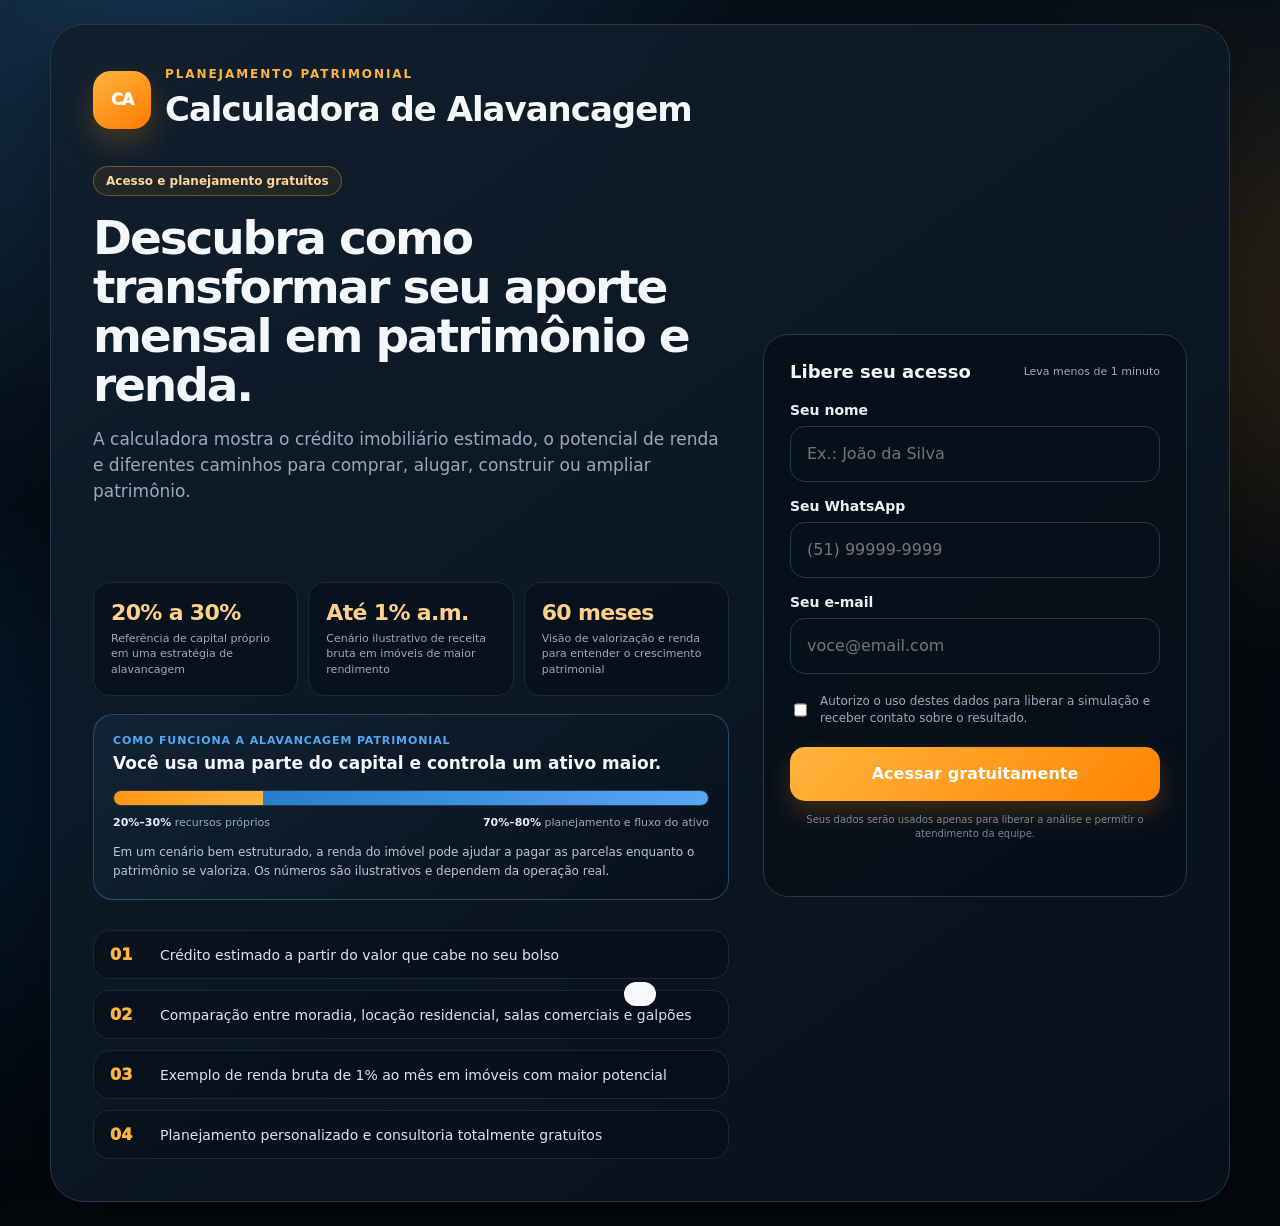
==== index.html @ 34f02c44 "Add files via upload" ====
<!doctype html>
<html lang="pt-BR">
<head>
  <meta charset="utf-8">
  <meta name="viewport" content="width=device-width, initial-scale=1, viewport-fit=cover">
  <meta name="theme-color" content="#09121d">
  <meta name="description" content="Calculadora de Alavancagem Patrimonial: descubra quanto patrimônio seu aporte mensal pode movimentar e compare estratégias imobiliárias.">
  <meta name="mobile-web-app-capable" content="yes">
  <meta name="apple-mobile-web-app-capable" content="yes">
  <meta name="apple-mobile-web-app-status-bar-style" content="black-translucent">
  <meta name="apple-mobile-web-app-title" content="Alavancagem">
  <title>Calculadora de Alavancagem Patrimonial</title>
  <link rel="manifest" href="./manifest.json?v=121">
  <link rel="apple-touch-icon" href="./icon-192.png?v=121">
  <link rel="stylesheet" href="./estilos.css?v=121">
</head>
<body>
  <div class="ambient ambient-one"></div>
  <div class="ambient ambient-two"></div>

  <section id="leadGate" class="gate-shell" aria-labelledby="gateTitle">
    <div class="gate-card gate-card-expanded">
      <div class="gate-intro gate-hero">
        <div class="brand-row">
          <div class="brand-mark">CA</div>
          <div>
            <p class="eyebrow">PLANEJAMENTO PATRIMONIAL</p>
            <h1 id="gateTitle">Calculadora de Alavancagem</h1>
          </div>
        </div>

        <div class="gate-copy">
          <span class="tag">Acesso e planejamento gratuitos</span>
          <h2>Descubra como transformar seu aporte mensal em patrimônio e renda.</h2>
          <p>A calculadora mostra o crédito imobiliário estimado, o potencial de renda e diferentes caminhos para comprar, alugar, construir ou ampliar patrimônio.</p>
        </div>
      </div>

      <form id="leadForm" class="lead-form" novalidate>
        <div class="form-title">
          <strong>Libere seu acesso</strong>
          <span>Leva menos de 1 minuto</span>
        </div>
        <div class="field">
          <label for="leadName">Seu nome</label>
          <input id="leadName" name="nome" type="text" maxlength="80" placeholder="Ex.: João da Silva" autocomplete="name" required>
        </div>
        <div class="field">
          <label for="leadWhatsapp">Seu WhatsApp</label>
          <input id="leadWhatsapp" name="whatsapp" type="tel" inputmode="tel" maxlength="15" placeholder="(51) 99999-9999" autocomplete="tel" required>
        </div>
        <div class="field">
          <label for="leadEmail">Seu e-mail</label>
          <input id="leadEmail" name="email" type="email" maxlength="120" placeholder="voce@email.com" autocomplete="email" required>
        </div>
        <label class="consent">
          <input id="leadConsent" type="checkbox" required>
          <span>Autorizo o uso destes dados para liberar a simulação e receber contato sobre o resultado.</span>
        </label>
        <button id="leadSubmit" class="primary-button" type="submit">Acessar gratuitamente</button>
        <p class="privacy-note">Seus dados serão usados apenas para liberar a análise e permitir o atendimento da equipe.</p>
        <p id="leadStatus" class="form-status" role="status"></p>
      </form>

      <div class="gate-details">
        <div class="gate-proof-grid" aria-label="O que você vai descobrir">
          <div><strong>20% a 30%</strong><span>Referência de capital próprio em uma estratégia de alavancagem</span></div>
          <div><strong>Até 1% a.m.</strong><span>Cenário ilustrativo de receita bruta em imóveis de maior rendimento</span></div>
          <div><strong>60 meses</strong><span>Visão de valorização e renda para entender o crescimento patrimonial</span></div>
        </div>

        <div class="leverage-visual">
          <div class="leverage-visual-head">
            <span>Como funciona a alavancagem patrimonial</span>
            <strong>Você usa uma parte do capital e controla um ativo maior.</strong>
          </div>
          <div class="leverage-visual-track" aria-hidden="true">
            <i class="own"></i><i class="planned"></i>
          </div>
          <div class="leverage-visual-labels">
            <span><b>20%–30%</b> recursos próprios</span>
            <span><b>70%–80%</b> planejamento e fluxo do ativo</span>
          </div>
          <p>Em um cenário bem estruturado, a renda do imóvel pode ajudar a pagar as parcelas enquanto o patrimônio se valoriza. Os números são ilustrativos e dependem da operação real.</p>
        </div>

        <div class="gate-benefits" aria-label="Benefícios">
          <div><span>01</span><p>Crédito estimado a partir do valor que cabe no seu bolso</p></div>
          <div><span>02</span><p>Comparação entre moradia, locação residencial, salas comerciais e galpões</p></div>
          <div><span>03</span><p>Exemplo de renda bruta de 1% ao mês em imóveis com maior potencial</p></div>
          <div><span>04</span><p>Planejamento personalizado e consultoria totalmente gratuitos</p></div>
        </div>
      </div>
    </div>
  </section>

  <div id="app" class="app-shell" hidden>
    <header class="app-header">
      <div class="brand-row compact">
        <div class="brand-mark">CA</div>
        <div>
          <h1>Calculadora de Alavancagem</h1>
          <p>Quanto seu aporte mensal pode movimentar</p>
        </div>
      </div>
      <button id="changeLeadBtn" class="ghost-button small" type="button">Trocar cadastro</button>
    </header>

    <main>
      <section class="panel hero-panel">
        <div class="hero-copy">
          <p class="eyebrow">COMECE PELO QUE CABE NO SEU BOLSO</p>
          <h2>Quanto você consegue investir por mês?</h2>
          <p class="lead">A partir do seu aporte, calculamos um crédito imobiliário estimado usando o modelo de parcela reduzida do Simulador de Consórcio.</p>
          <div class="hero-mini-points">
            <span>✓ Crédito estimado</span>
            <span>✓ Renda de aluguel</span>
            <span>✓ Projeção patrimonial</span>
          </div>
        </div>

        <form id="calculatorForm" class="calculator-form">
          <div class="main-input-card">
            <label for="monthlyBudget">Meu aporte mensal</label>
            <div class="money-control big"><span>R$</span><input id="monthlyBudget" type="text" inputmode="numeric" value="2.000" autocomplete="off" aria-describedby="budgetHelp"></div>
            <small id="budgetHelp">Digite o valor que você consegue manter mensalmente.</small>
          </div>

          <details class="optional-capital">
            <summary><span>Tenho recurso para lance ou complemento</span><small>Opcional</small></summary>
            <div class="optional-body">
              <div class="field">
                <label for="availableCapital">Recurso disponível hoje</label>
                <div class="money-control"><span>R$</span><input id="availableCapital" type="text" inputmode="numeric" placeholder="0" autocomplete="off"></div>
                <small>O valor será analisado separadamente para lance, documentação, reforma ou complemento.</small>
              </div>
            </div>
          </details>

          <button class="primary-button calculate-button" type="submit">Descobrir meu potencial</button>
          <p id="calculatorError" class="form-status error" role="alert"></p>
        </form>
      </section>

      <section class="panel education-panel">
        <div class="section-heading">
          <div>
            <p class="eyebrow">A ESTRATÉGIA EM 3 PASSOS</p>
            <h2>Como a alavancagem patrimonial funciona?</h2>
            <p>O objetivo não é apenas comprar um imóvel. É usar o planejamento para controlar um patrimônio maior do que o capital disponível hoje.</p>
          </div>
        </div>
        <div class="steps-grid">
          <article class="step-card">
            <span>1</span>
            <strong>Você define o aporte</strong>
            <p>Começamos pelo valor mensal que cabe no seu orçamento, sem comprometer todo o seu capital.</p>
          </article>
          <article class="step-card">
            <span>2</span>
            <strong>Estrutura o crédito</strong>
            <p>O aporte é transformado em um potencial de crédito imobiliário para comprar ou construir um ativo.</p>
          </article>
          <article class="step-card">
            <span>3</span>
            <strong>O ativo ajuda no fluxo</strong>
            <p>Em imóveis de renda, o aluguel pode contribuir para pagar as parcelas e acelerar a formação patrimonial.</p>
          </article>
        </div>
        <div class="education-note">
          <strong>Em cenários favoráveis, a valorização e a renda do imóvel podem gerar mais de duas vezes o capital próprio de referência ao longo de 60 meses.</strong>
          <p>Isso não é promessa de lucro. Vacância, custos, saldo devedor, impostos e o contrato precisam ser considerados.</p>
        </div>
      </section>

      <section id="results" class="result-stack" hidden>
        <article class="panel result-hero">
          <div class="result-topline">
            <div>
              <p class="eyebrow">SEU POTENCIAL ESTIMADO</p>
              <h2 id="resultGreeting">Veja o seu cenário</h2>
            </div>
            <span id="budgetBadge" class="pill">R$ 0/mês</span>
          </div>

          <div class="result-statement">
            <span>Com esse aporte mensal, você pode planejar aproximadamente</span>
            <strong id="resultCreditHero">R$ 0,00</strong>
            <small>em crédito imobiliário</small>
          </div>

          <div class="headline-grid">
            <div class="headline-card highlighted">
              <span>Crédito estimado</span>
              <strong id="resultCredit">R$ 0,00</strong>
              <small id="resultCreditNote">Modelo de meia parcela</small>
            </div>
            <div class="headline-card">
              <span>Parcela reduzida inicial</span>
              <strong id="resultInstallment">R$ 0,00</strong>
              <small>O aporte informado por você</small>
            </div>
            <div class="headline-card">
              <span>Parcela integral estimada</span>
              <strong id="resultFullInstallment">R$ 0,00</strong>
              <small>Referência após a contemplação</small>
            </div>
            <div class="headline-card">
              <span>Prazo de referência</span>
              <strong id="resultTerm">220 meses</strong>
              <small>Premissa usada no cálculo</small>
            </div>
          </div>

          <div id="capitalNotice" class="capital-notice" hidden>
            <div>
              <span>Recurso próprio informado</span>
              <strong id="capitalNoticeValue">R$ 0,00</strong>
            </div>
            <p>Pode ser estudado para lance, documentação, reforma ou complemento. Não foi somado automaticamente ao crédito.</p>
          </div>
        </article>

        <article class="panel leverage-panel">
          <div class="section-heading">
            <div>
              <p class="eyebrow">PROJEÇÃO EM 60 MESES</p>
              <h2>Com 25% do valor, você pode controlar 100% do imóvel</h2>
              <p>Veja um exemplo direto: parte do valor vem do seu capital, o restante é estruturado no planejamento e o aluguel pode ajudar a pagar o imóvel.</p>
            </div>
          </div>

          <div class="leverage-summary">
            <div class="leverage-ratio">
              <span>Seu capital de referência</span>
              <strong id="leverageOwnCapital">R$ 0,00</strong>
              <small>25% do valor do imóvel</small>
            </div>
            <div class="ratio-arrow">→</div>
            <div class="leverage-ratio accent">
              <span>Valor total do imóvel</span>
              <strong id="leverageAsset">R$ 0,00</strong>
              <small id="leverageMultiplier">0× o capital próprio</small>
            </div>
          </div>

          <div class="leverage-kpis">
            <div class="leverage-kpi">
              <span>Valor estimado do imóvel após 60 meses</span>
              <strong id="leverageFinalProperty">R$ 0,00</strong>
              <small>Com valorização ilustrativa de 4,82% a.a.</small>
            </div>
            <div class="leverage-kpi">
              <span>Aluguéis brutos acumulados em 60 meses</span>
              <strong id="leverageRentFiveYears">R$ 0,00</strong>
              <small>Referência de 1% ao mês, antes de custos</small>
            </div>
            <div class="leverage-kpi highlighted">
              <span>Valorização + aluguéis brutos</span>
              <strong id="leverageGenerated">R$ 0,00</strong>
              <small id="leverageGeneratedMultiple">0× o capital próprio de referência</small>
            </div>
          </div>

          <div class="leverage-explanation">
            <strong>Em resumo:</strong>
            <p>Você entra com uma parte do valor, controla um imóvel maior e pode usar a renda do inquilino para ajudar no pagamento enquanto o patrimônio se valoriza.</p>
          </div>
        </article>

        <article class="panel rent-payment-panel">
          <div class="section-heading">
            <div>
              <p class="eyebrow">O INQUILINO AJUDA NO FLUXO</p>
              <h2>Exemplo de imóvel com renda bruta de 1% ao mês</h2>
              <p>Salas comerciais, galpões, operações empresariais e alguns imóveis de curta temporada podem ser estudados com essa referência ilustrativa.</p>
            </div>
          </div>

          <div class="rent-flow">
            <div class="flow-card income">
              <span>Receita bruta estimada</span>
              <strong id="rentReferenceMonthly">R$ 0,00/mês</strong>
              <small>1% do valor do imóvel</small>
            </div>
            <div class="flow-arrow">ajuda a pagar</div>
            <div class="flow-card payment">
              <span>Parcela integral estimada</span>
              <strong id="rentFullInstallment">R$ 0,00/mês</strong>
              <small>Referência matemática do plano</small>
            </div>
          </div>

          <div class="rent-callout">
            <div>
              <span>Diferença bruta antes de despesas</span>
              <strong id="rentDifference">R$ 0,00/mês</strong>
            </div>
            <p id="rentCoverageText">O aluguel bruto representa 0% da parcela integral estimada.</p>
          </div>

          <p class="fine-print">Na prática, é necessário descontar vacância, condomínio, IPTU, manutenção, impostos, seguro e administração. O aluguel não é garantido e pode não cobrir integralmente a parcela.</p>
        </article>

        <article class="panel strategy-panel">
          <div class="section-heading">
            <div>
              <p class="eyebrow">ESCOLHA O CAMINHO</p>
              <h2>O que você pode fazer com esse potencial?</h2>
              <p>Compare possibilidades para o mesmo crédito estimado.</p>
            </div>
          </div>

          <div class="strategy-grid">
            <article class="strategy-card home">
              <div class="strategy-icon">🏠</div>
              <div class="strategy-content">
                <span>Moradia e patrimônio</span>
                <strong id="homeValue">R$ 0,00</strong>
                <p>Comprar casa, apartamento, terreno, construir, reformar ou ampliar. O ganho principal é patrimonial e de qualidade de vida.</p>
              </div>
            </article>

            <article class="strategy-card rent">
              <div class="strategy-icon">🔑</div>
              <div class="strategy-content">
                <span>Locação residencial</span>
                <strong id="traditionalRent">R$ 0,00/mês</strong>
                <p id="traditionalRentAnnual">R$ 0,00 por ano em receita bruta ilustrativa de 0,50% ao mês.</p>
              </div>
            </article>

            <article class="strategy-card commercial featured">
              <div class="strategy-icon">🏢</div>
              <div class="strategy-content">
                <span>Salas comerciais e galpões</span>
                <strong id="commercialRent">R$ 0,00/mês</strong>
                <p id="commercialRentAnnual">R$ 0,00 por ano em receita bruta ilustrativa de 1% ao mês.</p>
              </div>
            </article>

            <article class="strategy-card shortstay">
              <div class="strategy-icon">🛎️</div>
              <div class="strategy-content">
                <span>Short Stay / Airbnb</span>
                <strong id="shortStayRent">R$ 0,00/mês</strong>
                <p id="shortStayRentAnnual">R$ 0,00 por ano em receita bruta ilustrativa de 1% ao mês.</p>
              </div>
            </article>

            <article class="strategy-card liquidity">
              <div class="strategy-icon">💰</div>
              <div class="strategy-content">
                <span>Liquidez com cota contemplada</span>
                <strong id="saleRange">R$ 0,00 a R$ 0,00</strong>
                <p>Cenário comercial ilustrativo entre 20% e 40% do crédito, sujeito à operação, saldo e aprovação.</p>
              </div>
            </article>

            <article class="strategy-card business">
              <div class="strategy-icon">🏗️</div>
              <div class="strategy-content">
                <span>Projeto empresarial / BTS</span>
                <strong id="businessValue">R$ 0,00</strong>
                <p>Sala, loja, consultório, galpão ou construção sob medida para uma empresa locatária.</p>
              </div>
            </article>
          </div>
        </article>

        <article class="panel comparison-panel">
          <div class="section-heading">
            <div>
              <p class="eyebrow">COMPARATIVO DE RENDA</p>
              <h2>Nem todo imóvel rende da mesma forma</h2>
              <p>Moradia costuma priorizar segurança e uso. Imóveis comerciais e operações de renda podem buscar retornos brutos maiores.</p>
            </div>
          </div>

          <div class="income-comparison">
            <div class="income-row">
              <div><span>Locação residencial</span><small>0,50% ao mês</small></div>
              <div class="income-track"><i id="traditionalBar"></i></div>
              <strong id="traditionalBarValue">R$ 0,00</strong>
            </div>
            <div class="income-row">
              <div><span>Salas comerciais e galpões</span><small>1,00% ao mês</small></div>
              <div class="income-track"><i id="commercialBar"></i></div>
              <strong id="commercialBarValue">R$ 0,00</strong>
            </div>
            <div class="income-row">
              <div><span>Short Stay / Airbnb</span><small>1,00% ao mês</small></div>
              <div class="income-track"><i id="shortStayBar"></i></div>
              <strong id="shortStayBarValue">R$ 0,00</strong>
            </div>
          </div>

          <div class="cost-warning">
            <strong>Receita bruta não é lucro.</strong>
            <p>Considere vacância, condomínio, IPTU, manutenção, limpeza, plataforma, mobília, impostos e administração.</p>
          </div>
        </article>

        <article class="panel source-panel">
          <details>
            <summary><span>Como o cálculo foi feito?</span><small>Ver metodologia</small></summary>
            <div class="method-copy">
              <div class="formula-box">
                <span>Modelo utilizado</span>
                <strong>Crédito = aporte × 220 ÷ (50% + 24,2%)</strong>
              </div>
              <p>A parcela inicial considera 50% do fundo comum somado à taxa administrativa total de 24,2%, distribuídos no prazo de 220 meses.</p>
              <p>A parcela integral é uma estimativa matemática do fundo comum completo mais a taxa administrativa. Reajustes, fundo de reserva, seguro, contemplação, lance e recomposição real dependem da proposta e do contrato.</p>
              <p>A projeção de 60 meses utiliza 25% de capital próprio de referência, valorização de 4,82% ao ano e receita bruta de 1% ao mês. O valor econômico bruto soma valorização estimada e receita bruta acumulada, sem descontar despesas, parcelas, saldo devedor ou impostos.</p>
              <p>As projeções de aluguel e negociação de cota são cenários comerciais ilustrativos e não representam garantia de renda, contemplação ou resultado.</p>
            </div>
          </details>
        </article>

        <article class="panel cta-panel">
          <div>
            <p class="eyebrow">PLANEJAMENTO GRATUITO</p>
            <h2>Agora transforme a simulação em uma estratégia feita para você.</h2>
            <p>Nossa equipe analisa gratuitamente seu objetivo, seu aporte, seu prazo e os recursos disponíveis para montar um planejamento patrimonial personalizado.</p>
            <div class="cta-checks">
              <span>✓ Consultoria totalmente gratuita</span>
              <span>✓ Planejamento baseado no seu objetivo</span>
              <span>✓ Análise de moradia, renda ou crescimento patrimonial</span>
            </div>
          </div>
          <div class="cta-actions">
            <button id="advisoryBtn" class="primary-button" type="button">Receber meu planejamento gratuito</button>
            <button id="groupBtn" class="secondary-button whatsapp" type="button">Entrar no grupo do WhatsApp</button>
            <button id="shareBtn" class="secondary-button" type="button">Compartilhar meu resultado</button>
          </div>
        </article>
      </section>
    </main>

    <footer>
      <p>Simulação ilustrativa. Condições, taxas, reajustes, contemplação, liberação e utilização do crédito dependem da proposta e do contrato.</p>
      <p>Atendimento: Eric Furquin · WhatsApp (51) 98055-4326</p>
    </footer>
  </div>

  <div id="toast" class="toast" role="status"></div>
  <script src="./app.js?v=121" defer></script>
</body>
</html>
---- estilos.css ----
:root{
  --bg:#050b12;
  --surface:#0d1824;
  --surface-2:#111f2e;
  --text:#f3f7fb;
  --muted:#9aabba;
  --line:#26384a;
  --line-soft:#1b2a39;
  --orange:#ff9718;
  --orange-2:#ffb43e;
  --green:#4ed47b;
  --blue:#55a8f5;
  --purple:#ab86ff;
  --danger:#ff7c78;
  --radius:26px;
  --shadow:0 24px 70px rgba(0,0,0,.36);
}
*{box-sizing:border-box}
html{scroll-behavior:smooth}
body{margin:0;min-height:100vh;background:radial-gradient(circle at 12% -5%,#173450 0,transparent 34%),linear-gradient(180deg,#06101a,#04080d 74%);color:var(--text);font-family:Inter,ui-sans-serif,system-ui,-apple-system,BlinkMacSystemFont,"Segoe UI",sans-serif;overflow-x:hidden}
button,input,select{font:inherit}
button{cursor:pointer}
[hidden]{display:none!important}
.ambient{position:fixed;border-radius:50%;filter:blur(110px);opacity:.14;pointer-events:none;z-index:-1}
.ambient-one{width:430px;height:430px;background:var(--orange);right:-180px;top:10%}
.ambient-two{width:460px;height:460px;background:#176fc5;left:-260px;bottom:-120px}
.gate-shell{min-height:100vh;display:grid;place-items:center;padding:24px}
.gate-card{width:min(1050px,100%);display:grid;grid-template-columns:1.15fr .85fr;gap:34px;background:linear-gradient(145deg,rgba(17,31,45,.97),rgba(7,17,27,.98));border:1px solid var(--line);border-radius:34px;padding:42px;box-shadow:var(--shadow)}
.brand-row{display:flex;align-items:center;gap:14px}
.brand-row.compact{gap:11px}
.brand-mark{flex:0 0 auto;width:58px;height:58px;border-radius:18px;background:linear-gradient(145deg,var(--orange-2),#ff7a00);display:grid;place-items:center;color:white;font-weight:950;letter-spacing:-1px;box-shadow:0 12px 30px rgba(255,151,24,.24)}
h1,h2,p{margin-top:0}
h1{font-size:clamp(23px,3vw,34px);margin-bottom:3px;letter-spacing:-.03em}
h2{font-size:clamp(29px,4vw,47px);line-height:1.04;letter-spacing:-.045em;margin-bottom:16px}
.eyebrow{font-size:12px;font-weight:900;letter-spacing:.16em;color:var(--orange-2);margin-bottom:8px}
.gate-copy{padding-top:34px}
.gate-copy p,.lead,.section-heading p{color:var(--muted);font-size:17px;line-height:1.55}
.tag,.pill{display:inline-flex;align-items:center;border:1px solid rgba(255,177,59,.35);color:#ffd798;background:rgba(255,151,24,.08);border-radius:999px;padding:7px 12px;font-size:12px;font-weight:850;margin-bottom:18px}
.gate-benefits{display:grid;gap:11px;margin-top:30px}
.gate-benefits div{display:grid;grid-template-columns:38px 1fr;align-items:center;gap:12px;padding:14px 16px;border:1px solid var(--line-soft);border-radius:16px;background:rgba(5,13,21,.45)}
.gate-benefits span{font-weight:950;color:var(--orange-2)}
.gate-benefits p{margin:0;color:#dce5ef;font-size:14px}
.lead-form{background:rgba(6,15,24,.76);border:1px solid var(--line);border-radius:25px;padding:26px;align-self:center}
.form-title{display:flex;justify-content:space-between;gap:12px;align-items:center;margin-bottom:20px}
.form-title strong{font-size:18px}
.form-title span{font-size:11px;color:var(--muted)}
.field{display:grid;gap:8px}
.field+.field{margin-top:16px}
.field label,.main-input-card label{font-weight:850;font-size:14px;color:#eaf0f7}
.field label span,.field small,.main-input-card small{font-weight:500;color:var(--muted)}
.field input,.field select,.money-control{width:100%;border:1px solid var(--line);background:#07111b;color:var(--text);border-radius:15px;min-height:56px;outline:none;transition:.2s}
.field input,.field select{padding:0 16px}
.field input:focus,.field select:focus,.money-control:focus-within{border-color:var(--orange);box-shadow:0 0 0 4px rgba(255,151,24,.10)}
.consent{display:grid;grid-template-columns:20px 1fr;gap:10px;margin:19px 0;color:var(--muted);font-size:12px;line-height:1.45}
.consent input{accent-color:var(--orange);margin-top:2px}
.primary-button,.secondary-button,.ghost-button{border:0;border-radius:15px;min-height:54px;padding:0 20px;font-weight:900;transition:.2s}
.primary-button{width:100%;background:linear-gradient(135deg,var(--orange-2),#ff8500);color:white;box-shadow:0 12px 25px rgba(255,133,0,.22)}
.primary-button:hover{transform:translateY(-1px);filter:brightness(1.04)}
.primary-button:disabled{opacity:.62;cursor:wait}
.secondary-button{background:#172638;color:white;border:1px solid var(--line)}
.secondary-button.whatsapp{background:#103a29;border-color:#1f6848;color:#caffdd}
.ghost-button{background:transparent;color:#cbd6e2;border:1px solid var(--line)}
.ghost-button.small{min-height:40px;padding:0 14px;font-size:12px}
.form-status{min-height:18px;margin:10px 0 0;text-align:center;color:var(--muted);font-size:12px}
.form-status.error{color:var(--danger)}
.app-shell{width:min(1040px,100%);margin:0 auto;padding:18px 18px 70px}
.app-header{display:flex;justify-content:space-between;align-items:center;gap:16px;padding:10px 2px 22px}
.app-header h1{font-size:21px}
.app-header p{margin:0;color:var(--muted);font-size:12px}
.app-header .brand-mark{width:48px;height:48px;border-radius:15px}
main{display:grid;gap:22px}
.panel{background:linear-gradient(145deg,rgba(17,31,45,.97),rgba(9,20,31,.97));border:1px solid var(--line);border-radius:var(--radius);padding:30px;box-shadow:0 12px 35px rgba(0,0,0,.17)}
.hero-panel{display:grid;grid-template-columns:.9fr 1.1fr;gap:28px;align-items:center}
.hero-panel h2,.strategy-panel h2,.comparison-panel h2,.cta-panel h2{font-size:clamp(28px,4vw,42px)}
.calculator-form{background:#07111b;border:1px solid var(--line);border-radius:22px;padding:21px}
.main-input-card{display:grid;gap:9px;padding:4px}
.main-input-card label{font-size:16px}
.money-control{display:flex;align-items:center;padding:0 16px;gap:9px}
.money-control span{color:var(--muted);font-weight:900;white-space:nowrap}
.money-control input{border:0!important;background:transparent!important;box-shadow:none!important;padding:0!important;min-height:auto;font-size:21px;font-weight:850;color:white;outline:none;width:100%}
.money-control.big{min-height:82px;border-color:rgba(255,151,24,.48);background:linear-gradient(145deg,rgba(255,151,24,.09),#07111b)}
.money-control.big span{font-size:21px;color:#ffd08a}
.money-control.big input{font-size:clamp(33px,7vw,49px);letter-spacing:-.04em}
.optional-capital,.source-panel details{margin:16px 0;border:1px solid var(--line-soft);border-radius:16px;background:rgba(4,12,20,.38);overflow:hidden}
.optional-capital summary,.source-panel summary{list-style:none;display:flex;justify-content:space-between;align-items:center;padding:16px 18px;font-weight:850;cursor:pointer;gap:10px}
.optional-capital summary::-webkit-details-marker,.source-panel summary::-webkit-details-marker{display:none}
.optional-capital summary small,.source-panel summary small{color:var(--muted);font-weight:650}
.optional-body{padding:0 16px 17px}
.calculate-button{margin-top:2px}
.result-stack{display:grid;gap:22px}
.result-topline,.section-heading{display:flex;align-items:flex-start;justify-content:space-between;gap:14px}
.result-topline h2{font-size:clamp(27px,4vw,41px)}
.result-statement{margin:18px 0;padding:24px;border-radius:21px;background:linear-gradient(145deg,rgba(255,151,24,.13),rgba(7,17,27,.96));border:1px solid rgba(255,151,24,.48);text-align:center}
.result-statement span,.result-statement small{display:block;color:#c6d1dc;font-weight:700}
.result-statement strong{display:block;font-size:clamp(38px,8vw,65px);line-height:1.05;letter-spacing:-.055em;color:#ffd08a;margin:8px 0 4px}
.headline-grid{display:grid;grid-template-columns:repeat(4,1fr);gap:12px}
.headline-card{background:#07111b;border:1px solid var(--line);border-radius:18px;padding:18px;min-height:137px;display:flex;flex-direction:column;justify-content:center}
.headline-card.highlighted{border-color:rgba(255,151,24,.55);background:linear-gradient(145deg,rgba(255,151,24,.10),rgba(7,17,27,.96))}
.headline-card span,.strategy-card span,.capital-notice span{color:var(--muted);font-size:13px;font-weight:750}
.headline-card strong{font-size:clamp(22px,3vw,30px);margin:8px 0 4px;letter-spacing:-.04em}
.headline-card small{color:var(--muted);line-height:1.4}
.capital-notice{margin-top:14px;display:grid;grid-template-columns:auto 1fr;align-items:center;gap:20px;border:1px solid rgba(85,168,245,.42);border-radius:17px;padding:16px 18px;background:rgba(85,168,245,.07)}
.capital-notice div{min-width:180px}
.capital-notice strong{display:block;font-size:24px;margin-top:4px}
.capital-notice p{margin:0;color:#bfd0df;font-size:13px;line-height:1.5}
.section-heading p{margin-bottom:0;font-size:15px}
.strategy-grid{display:grid;grid-template-columns:1fr 1fr;gap:13px;margin-top:22px}
.strategy-card{display:grid;grid-template-columns:50px 1fr;gap:15px;padding:20px;border:1px solid var(--line);background:#07111b;border-radius:19px;min-height:182px}
.strategy-card.featured{border-color:rgba(78,212,123,.42);background:linear-gradient(145deg,rgba(78,212,123,.08),rgba(7,17,27,.96))}
.strategy-icon{width:48px;height:48px;display:grid;place-items:center;border-radius:15px;background:#162537;font-size:22px}
.strategy-card strong{display:block;font-size:clamp(24px,4vw,32px);margin:7px 0 9px;letter-spacing:-.04em}
.strategy-card p{margin:0;color:var(--muted);font-size:12px;line-height:1.52}
.income-comparison{display:grid;gap:16px;margin-top:24px}
.income-row{display:grid;grid-template-columns:minmax(175px,.75fr) 1.35fr minmax(120px,.55fr);align-items:center;gap:14px;padding:15px 0;border-bottom:1px solid var(--line-soft)}
.income-row:last-child{border-bottom:0}
.income-row>div:first-child{display:grid;gap:3px}
.income-row span{font-weight:850}
.income-row small{color:var(--muted)}
.income-row strong{text-align:right;font-size:18px}
.income-track{height:14px;background:#07111b;border:1px solid var(--line-soft);border-radius:999px;overflow:hidden}
.income-track i{display:block;height:100%;width:0;border-radius:999px;background:linear-gradient(90deg,var(--orange),var(--orange-2));transition:width .5s ease}
.income-row:nth-child(2) .income-track i{background:linear-gradient(90deg,#278edb,var(--blue))}
.income-row:nth-child(3) .income-track i{background:linear-gradient(90deg,#20a652,var(--green))}
.cost-warning{display:grid;grid-template-columns:auto 1fr;gap:14px;align-items:center;margin-top:20px;padding:16px 18px;border:1px solid rgba(255,180,62,.34);background:rgba(255,151,24,.06);border-radius:17px}
.cost-warning strong{color:#ffd08a}
.cost-warning p{margin:0;color:#c7d2dc;font-size:12px;line-height:1.5}
.source-panel{padding:0;overflow:hidden}
.source-panel details{margin:0;border:0;border-radius:0;background:transparent}
.method-copy{border-top:1px solid var(--line-soft);padding:20px;color:var(--muted);font-size:13px;line-height:1.6}
.method-copy p:last-child{margin-bottom:0}
.formula-box{display:grid;gap:5px;padding:16px;border:1px solid rgba(85,168,245,.35);border-radius:15px;background:rgba(85,168,245,.06);margin-bottom:16px}
.formula-box span{font-size:11px;text-transform:uppercase;letter-spacing:.1em;color:var(--blue);font-weight:900}
.formula-box strong{color:#dcecff;font-size:16px}
.cta-panel{display:grid;grid-template-columns:1.1fr .9fr;align-items:center;gap:25px;border-color:rgba(255,151,24,.38)}
.cta-panel p{color:var(--muted);line-height:1.5}
.cta-actions{display:grid;gap:10px}
footer{text-align:center;color:#748397;font-size:11px;line-height:1.5;padding:28px 14px 0}
.toast{position:fixed;left:50%;bottom:24px;transform:translate(-50%,130px);background:#f7f9fc;color:#07111b;padding:12px 16px;border-radius:12px;font-weight:850;box-shadow:var(--shadow);transition:.25s;z-index:30;max-width:calc(100% - 32px);text-align:center}
.toast.show{transform:translate(-50%,0)}
@media(max-width:900px){
  .headline-grid{grid-template-columns:1fr 1fr}
  .hero-panel{grid-template-columns:1fr}
}
@media(max-width:760px){
  .gate-card{grid-template-columns:1fr;padding:24px;border-radius:26px;gap:18px}
  .gate-copy{padding-top:24px}
  .gate-benefits{margin-top:20px}
  .app-shell{padding:12px 12px 58px}
  .app-header{align-items:flex-start}
  .app-header .ghost-button{font-size:0;width:42px;padding:0}
  .app-header .ghost-button:after{content:"↻";font-size:18px}
  .panel{padding:22px;border-radius:22px}
  .headline-grid,.strategy-grid,.cta-panel{grid-template-columns:1fr}
  .income-row{grid-template-columns:1fr auto}
  .income-track{grid-column:1/-1;grid-row:2}
  .income-row strong{grid-column:2;grid-row:1}
  .result-topline{display:block}
  .pill{margin-top:7px}
  .headline-card{min-height:112px}
  .strategy-card{grid-template-columns:45px 1fr;min-height:auto}
  .capital-notice,.cost-warning{grid-template-columns:1fr;gap:8px}
}
@media(max-width:430px){
  .gate-shell{padding:10px}
  .gate-card{padding:19px}
  .brand-mark{width:48px;height:48px}
  h2{font-size:30px}
  .lead-form{padding:18px}
  .panel{padding:19px}
  .calculator-form{padding:16px}
  .money-control.big{min-height:74px}
  .result-statement{padding:20px 12px}
  .headline-card strong{font-size:28px}
}
@media print{
  body{background:white;color:#111}
  .ambient,.app-header,.hero-panel,.source-panel,.cta-panel,footer{display:none!important}
  .app-shell{width:100%;padding:0}
  .panel{box-shadow:none;border:1px solid #ddd;background:white;color:#111;break-inside:avoid}
  .headline-card,.strategy-card,.result-statement,.capital-notice,.cost-warning{background:white;color:#111}
  .eyebrow{color:#b96000}
  .headline-card span,.headline-card small,.strategy-card span,.strategy-card p,.section-heading p,.capital-notice span,.capital-notice p,.cost-warning p{color:#555}
}

/* v1.2.1 — aprofundamento da experiência e da alavancagem patrimonial */
.gate-card-expanded{width:min(1180px,100%);grid-template-columns:1.2fr .8fr;align-items:start}
.gate-card-expanded .lead-form{position:sticky;top:24px;margin-top:4px}
.gate-proof-grid{display:grid;grid-template-columns:repeat(3,1fr);gap:10px;margin:26px 0 18px}
.gate-proof-grid>div{padding:17px;border:1px solid var(--line-soft);border-radius:17px;background:rgba(5,13,21,.5);display:grid;gap:6px}
.gate-proof-grid strong{font-size:22px;color:#ffd08a;letter-spacing:-.03em}
.gate-proof-grid span{font-size:11px;line-height:1.45;color:var(--muted)}
.leverage-visual{border:1px solid rgba(85,168,245,.34);background:linear-gradient(145deg,rgba(85,168,245,.08),rgba(5,13,21,.52));border-radius:20px;padding:19px;margin:18px 0 22px}
.leverage-visual-head{display:grid;gap:5px;margin-bottom:15px}
.leverage-visual-head span{font-size:11px;color:var(--blue);font-weight:900;letter-spacing:.08em;text-transform:uppercase}
.leverage-visual-head strong{font-size:17px;line-height:1.35}
.leverage-visual-track{display:flex;height:16px;border-radius:999px;overflow:hidden;background:#07111b;border:1px solid var(--line)}
.leverage-visual-track i{display:block;height:100%}
.leverage-visual-track .own{width:25%;background:linear-gradient(90deg,var(--orange),var(--orange-2))}
.leverage-visual-track .planned{width:75%;background:linear-gradient(90deg,#277eca,var(--blue))}
.leverage-visual-labels{display:flex;justify-content:space-between;gap:18px;margin-top:10px;color:var(--muted);font-size:11px}
.leverage-visual-labels b{color:#eaf2fa}
.leverage-visual p{margin:14px 0 0;color:#b8c7d5;font-size:12px;line-height:1.55}
.privacy-note{margin:12px 0 0;color:#77899b;font-size:10px;line-height:1.45;text-align:center}
.hero-mini-points{display:flex;flex-wrap:wrap;gap:8px;margin-top:20px}
.hero-mini-points span{padding:8px 11px;border-radius:999px;background:rgba(78,212,123,.08);border:1px solid rgba(78,212,123,.25);color:#caffda;font-size:11px;font-weight:800}
.education-panel{overflow:hidden}
.steps-grid{display:grid;grid-template-columns:repeat(3,1fr);gap:13px;margin-top:23px}
.step-card{padding:20px;border:1px solid var(--line);background:#07111b;border-radius:19px;min-height:190px}
.step-card>span{width:38px;height:38px;display:grid;place-items:center;border-radius:12px;background:linear-gradient(145deg,var(--orange-2),#ff8500);font-weight:950;margin-bottom:17px}
.step-card strong{display:block;font-size:18px;margin-bottom:8px}
.step-card p{margin:0;color:var(--muted);font-size:12px;line-height:1.58}
.education-note{display:grid;grid-template-columns:1.2fr .8fr;gap:18px;align-items:center;margin-top:15px;padding:18px;border:1px solid rgba(255,151,24,.36);background:rgba(255,151,24,.06);border-radius:17px}
.education-note strong{color:#ffd08a;line-height:1.45}
.education-note p{margin:0;color:#b9c7d4;font-size:12px;line-height:1.55}
.leverage-panel{border-color:rgba(85,168,245,.36)}
.leverage-summary{display:grid;grid-template-columns:1fr auto 1fr;gap:16px;align-items:center;margin-top:24px}
.leverage-ratio{padding:20px;border:1px solid var(--line);background:#07111b;border-radius:19px;text-align:center}
.leverage-ratio.accent{border-color:rgba(85,168,245,.48);background:linear-gradient(145deg,rgba(85,168,245,.10),rgba(7,17,27,.96))}
.leverage-ratio span,.leverage-kpi span,.flow-card span,.rent-callout span{color:var(--muted);font-size:12px;font-weight:800}
.leverage-ratio strong{display:block;font-size:clamp(27px,4vw,39px);margin:8px 0 5px;letter-spacing:-.045em}
.leverage-ratio small,.leverage-kpi small,.flow-card small{color:var(--muted);line-height:1.4}
.ratio-arrow{font-size:28px;color:var(--blue);font-weight:900}
.leverage-kpis{display:grid;grid-template-columns:repeat(3,1fr);gap:12px;margin-top:14px}
.leverage-kpi{padding:19px;border:1px solid var(--line);background:#07111b;border-radius:18px;min-height:145px;display:flex;flex-direction:column;justify-content:center}
.leverage-kpi.highlighted{border-color:rgba(78,212,123,.42);background:linear-gradient(145deg,rgba(78,212,123,.08),rgba(7,17,27,.96))}
.leverage-kpi strong{display:block;font-size:clamp(23px,3vw,31px);margin:8px 0 4px;letter-spacing:-.04em}
.leverage-explanation{display:grid;grid-template-columns:auto 1fr;gap:12px;align-items:center;margin-top:15px;padding:16px 18px;border-radius:16px;background:rgba(85,168,245,.06);border:1px solid rgba(85,168,245,.25)}
.leverage-explanation strong{color:#cae7ff}
.leverage-explanation p{margin:0;color:#bdcad7;font-size:12px;line-height:1.55}
.rent-payment-panel{border-color:rgba(78,212,123,.34)}
.rent-flow{display:grid;grid-template-columns:1fr auto 1fr;align-items:center;gap:14px;margin-top:23px}
.flow-card{padding:20px;border:1px solid var(--line);background:#07111b;border-radius:19px;text-align:center}
.flow-card.income{border-color:rgba(78,212,123,.42);background:linear-gradient(145deg,rgba(78,212,123,.08),rgba(7,17,27,.96))}
.flow-card.payment{border-color:rgba(255,151,24,.38)}
.flow-card strong{display:block;font-size:clamp(25px,4vw,36px);margin:8px 0 4px;letter-spacing:-.04em}
.flow-arrow{padding:9px 12px;border-radius:999px;border:1px solid var(--line);background:#101e2c;color:#cbd7e4;font-size:11px;font-weight:900;text-align:center;white-space:nowrap}
.rent-callout{display:grid;grid-template-columns:auto 1fr;gap:20px;align-items:center;margin-top:14px;padding:17px 19px;border-radius:17px;background:rgba(255,151,24,.06);border:1px solid rgba(255,151,24,.30)}
.rent-callout strong{display:block;font-size:25px;margin-top:5px;color:#ffd08a}
.rent-callout p{margin:0;color:#c4d1dc;line-height:1.55;font-size:13px}
.fine-print{margin:14px 0 0;color:#7f90a1;font-size:11px;line-height:1.55}
.cta-checks{display:grid;gap:7px;margin-top:16px}
.cta-checks span{color:#cce0d4;font-size:12px;font-weight:750}

@media(max-width:900px){
  .gate-card-expanded{grid-template-columns:1fr}
  .gate-card-expanded .lead-form{position:static}
  .leverage-kpis{grid-template-columns:1fr 1fr}
  .leverage-kpi.highlighted{grid-column:1/-1}
}
@media(max-width:760px){
  .gate-proof-grid,.steps-grid,.leverage-kpis{grid-template-columns:1fr}
  .leverage-kpi.highlighted{grid-column:auto}
  .education-note,.leverage-explanation,.rent-callout{grid-template-columns:1fr}
  .leverage-summary,.rent-flow{grid-template-columns:1fr}
  .ratio-arrow{transform:rotate(90deg);text-align:center}
  .flow-arrow{justify-self:center}
  .leverage-visual-labels{display:grid;gap:5px}
}

/* ordem otimizada da captura no desktop e no celular */
.gate-card-expanded{grid-template-areas:"hero form" "details form"}
.gate-hero{grid-area:hero}
.gate-card-expanded .lead-form{grid-area:form}
.gate-details{grid-area:details}
@media(max-width:900px){
  .gate-card-expanded{grid-template-areas:"hero" "form" "details"}
}
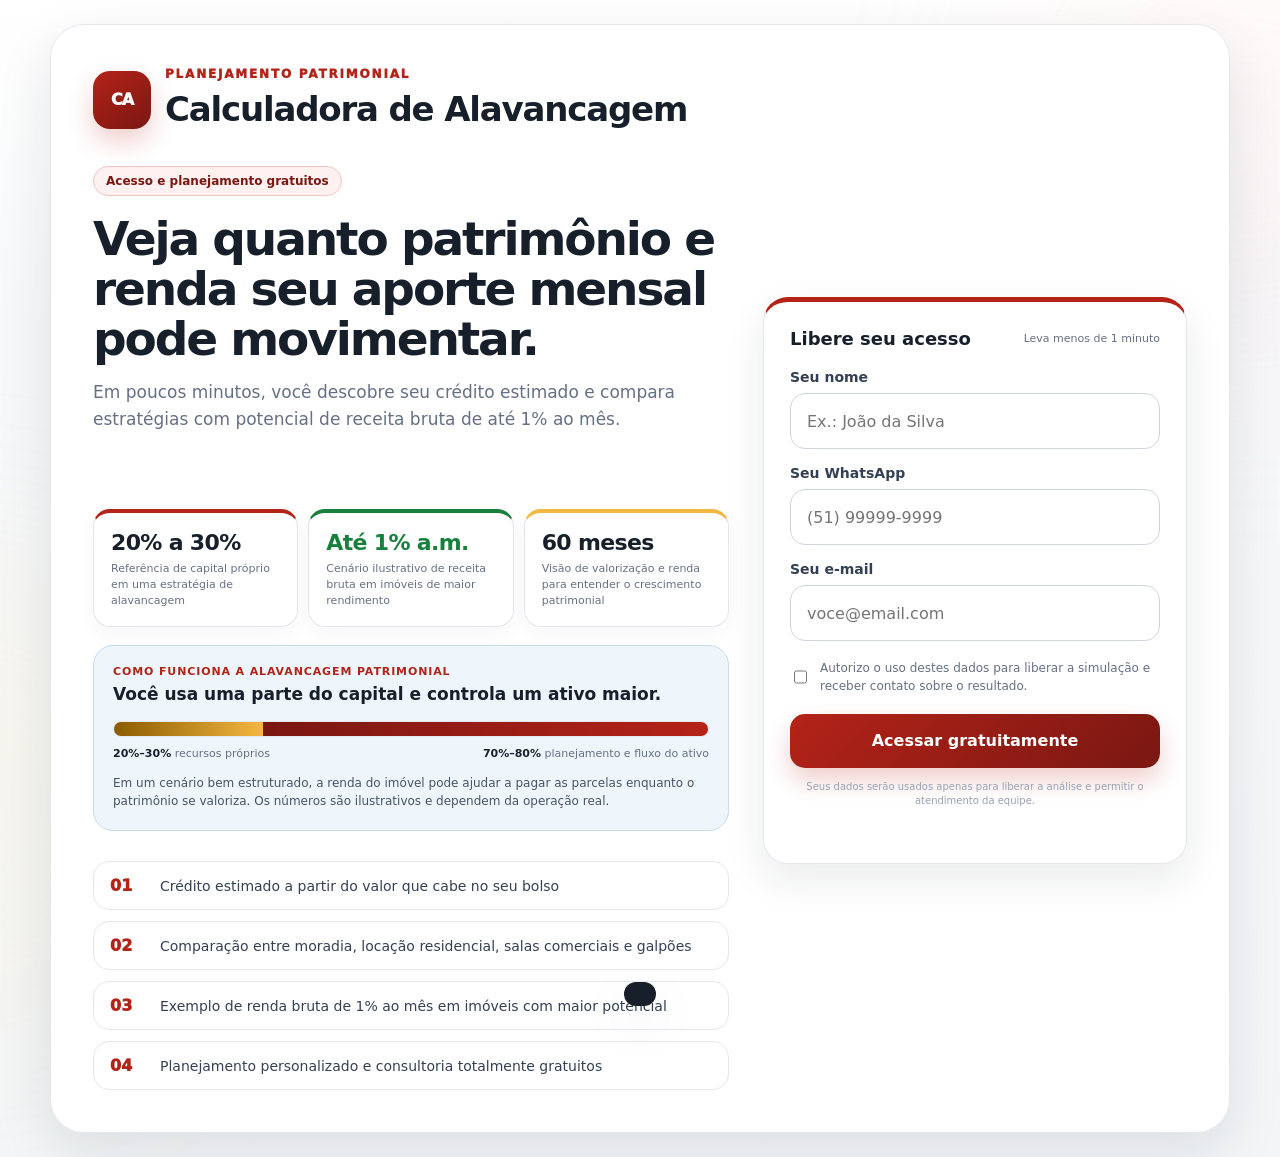
==== commit 7b8bbcb8: "Add files via upload" ====
--- a/index.html
+++ b/index.html
@@ -3,16 +3,16 @@
 <head>
   <meta charset="utf-8">
   <meta name="viewport" content="width=device-width, initial-scale=1, viewport-fit=cover">
-  <meta name="theme-color" content="#09121d">
+  <meta name="theme-color" content="#B42318">
   <meta name="description" content="Calculadora de Alavancagem Patrimonial: descubra quanto patrimônio seu aporte mensal pode movimentar e compare estratégias imobiliárias.">
   <meta name="mobile-web-app-capable" content="yes">
   <meta name="apple-mobile-web-app-capable" content="yes">
-  <meta name="apple-mobile-web-app-status-bar-style" content="black-translucent">
+  <meta name="apple-mobile-web-app-status-bar-style" content="default">
   <meta name="apple-mobile-web-app-title" content="Alavancagem">
   <title>Calculadora de Alavancagem Patrimonial</title>
-  <link rel="manifest" href="./manifest.json?v=121">
-  <link rel="apple-touch-icon" href="./icon-192.png?v=121">
-  <link rel="stylesheet" href="./estilos.css?v=121">
+  <link rel="manifest" href="./manifest.json?v=124">
+  <link rel="apple-touch-icon" href="./icon-192.png?v=124">
+  <link rel="stylesheet" href="./estilos.css?v=124">
 </head>
 <body>
   <div class="ambient ambient-one"></div>
@@ -31,8 +31,8 @@
 
         <div class="gate-copy">
           <span class="tag">Acesso e planejamento gratuitos</span>
-          <h2>Descubra como transformar seu aporte mensal em patrimônio e renda.</h2>
-          <p>A calculadora mostra o crédito imobiliário estimado, o potencial de renda e diferentes caminhos para comprar, alugar, construir ou ampliar patrimônio.</p>
+          <h2>Veja quanto patrimônio e renda seu aporte mensal pode movimentar.</h2>
+          <p>Em poucos minutos, você descobre seu crédito estimado e compara estratégias com potencial de receita bruta de até 1% ao mês.</p>
         </div>
       </div>
 
@@ -111,7 +111,7 @@
         <div class="hero-copy">
           <p class="eyebrow">COMECE PELO QUE CABE NO SEU BOLSO</p>
           <h2>Quanto você consegue investir por mês?</h2>
-          <p class="lead">A partir do seu aporte, calculamos um crédito imobiliário estimado usando o modelo de parcela reduzida do Simulador de Consórcio.</p>
+          <p class="lead">Informe o valor mensal que cabe no seu orçamento e veja o crédito estimado, a parcela inicial e o potencial de renda do imóvel.</p>
           <div class="hero-mini-points">
             <span>✓ Crédito estimado</span>
             <span>✓ Renda de aluguel</span>
@@ -168,8 +168,8 @@
           </article>
         </div>
         <div class="education-note">
-          <strong>Em cenários favoráveis, a valorização e a renda do imóvel podem gerar mais de duas vezes o capital próprio de referência ao longo de 60 meses.</strong>
-          <p>Isso não é promessa de lucro. Vacância, custos, saldo devedor, impostos e o contrato precisam ser considerados.</p>
+          <strong>Em uma estratégia bem estruturada, valorização e renda podem ampliar o potencial do capital ao longo de 60 meses.</strong>
+          <p>Use os números como referência para comparar possibilidades e conversar com um especialista.</p>
         </div>
       </section>
 
@@ -190,25 +190,25 @@
           </div>
 
           <div class="headline-grid">
-            <div class="headline-card highlighted">
+            <div class="headline-card highlighted success-card">
               <span>Crédito estimado</span>
               <strong id="resultCredit">R$ 0,00</strong>
               <small id="resultCreditNote">Modelo de meia parcela</small>
             </div>
-            <div class="headline-card">
-              <span>Parcela reduzida inicial</span>
+            <div class="headline-card attention-card">
+              <span>Parcela inicial até a contemplação</span>
               <strong id="resultInstallment">R$ 0,00</strong>
-              <small>O aporte informado por você</small>
-            </div>
-            <div class="headline-card">
-              <span>Parcela integral estimada</span>
+              <small id="resultInstallmentNote">Faixa que cabe no valor informado</small>
+            </div>
+            <div class="headline-card trust-card">
+              <span>Parcela de referência após a contemplação</span>
               <strong id="resultFullInstallment">R$ 0,00</strong>
-              <small>Referência após a contemplação</small>
-            </div>
-            <div class="headline-card">
+              <small>Depois da compra, você passa a pagar pelo próprio imóvel</small>
+            </div>
+            <div class="headline-card neutral-card">
               <span>Prazo de referência</span>
               <strong id="resultTerm">220 meses</strong>
-              <small>Premissa usada no cálculo</small>
+              <small>Prazo utilizado no cálculo</small>
             </div>
           </div>
 
@@ -225,8 +225,8 @@
           <div class="section-heading">
             <div>
               <p class="eyebrow">PROJEÇÃO EM 60 MESES</p>
-              <h2>Com 25% do valor, você pode controlar 100% do imóvel</h2>
-              <p>Veja um exemplo direto: parte do valor vem do seu capital, o restante é estruturado no planejamento e o aluguel pode ajudar a pagar o imóvel.</p>
+              <h2>Veja o potencial da sua estratégia em 60 meses</h2>
+              <p>Um aporte mensal pode dar acesso a um patrimônio maior, enquanto o aluguel ajuda no fluxo e o imóvel pode se valorizar.</p>
             </div>
           </div>
 
@@ -245,17 +245,17 @@
           </div>
 
           <div class="leverage-kpis">
-            <div class="leverage-kpi">
+            <div class="leverage-kpi success-card">
               <span>Valor estimado do imóvel após 60 meses</span>
               <strong id="leverageFinalProperty">R$ 0,00</strong>
               <small>Com valorização ilustrativa de 4,82% a.a.</small>
             </div>
-            <div class="leverage-kpi">
+            <div class="leverage-kpi attention-card">
               <span>Aluguéis brutos acumulados em 60 meses</span>
               <strong id="leverageRentFiveYears">R$ 0,00</strong>
               <small>Referência de 1% ao mês, antes de custos</small>
             </div>
-            <div class="leverage-kpi highlighted">
+            <div class="leverage-kpi highlighted success-card">
               <span>Valorização + aluguéis brutos</span>
               <strong id="leverageGenerated">R$ 0,00</strong>
               <small id="leverageGeneratedMultiple">0× o capital próprio de referência</small>
@@ -285,9 +285,9 @@
             </div>
             <div class="flow-arrow">ajuda a pagar</div>
             <div class="flow-card payment">
-              <span>Parcela integral estimada</span>
+              <span>Parcela após a contemplação</span>
               <strong id="rentFullInstallment">R$ 0,00/mês</strong>
-              <small>Referência matemática do plano</small>
+              <small>Crédito integral + taxa de 24,2% em 220 meses</small>
             </div>
           </div>
 
@@ -296,7 +296,7 @@
               <span>Diferença bruta antes de despesas</span>
               <strong id="rentDifference">R$ 0,00/mês</strong>
             </div>
-            <p id="rentCoverageText">O aluguel bruto representa 0% da parcela integral estimada.</p>
+            <p id="rentCoverageText">O aluguel bruto representa 0% da parcela de referência após a contemplação.</p>
           </div>
 
           <p class="fine-print">Na prática, é necessário descontar vacância, condomínio, IPTU, manutenção, impostos, seguro e administração. O aluguel não é garantido e pode não cobrir integralmente a parcela.</p>
@@ -321,7 +321,7 @@
               </div>
             </article>
 
-            <article class="strategy-card rent">
+            <article class="strategy-card rent attention-card">
               <div class="strategy-icon">🔑</div>
               <div class="strategy-content">
                 <span>Locação residencial</span>
@@ -330,7 +330,7 @@
               </div>
             </article>
 
-            <article class="strategy-card commercial featured">
+            <article class="strategy-card commercial featured success-card">
               <div class="strategy-icon">🏢</div>
               <div class="strategy-content">
                 <span>Salas comerciais e galpões</span>
@@ -339,7 +339,7 @@
               </div>
             </article>
 
-            <article class="strategy-card shortstay">
+            <article class="strategy-card shortstay success-card">
               <div class="strategy-icon">🛎️</div>
               <div class="strategy-content">
                 <span>Short Stay / Airbnb</span>
@@ -348,16 +348,16 @@
               </div>
             </article>
 
-            <article class="strategy-card liquidity">
+            <article class="strategy-card liquidity trust-card">
               <div class="strategy-icon">💰</div>
               <div class="strategy-content">
-                <span>Liquidez com cota contemplada</span>
+                <span>Venda da carta contemplada</span>
                 <strong id="saleRange">R$ 0,00 a R$ 0,00</strong>
                 <p>Cenário comercial ilustrativo entre 20% e 40% do crédito, sujeito à operação, saldo e aprovação.</p>
               </div>
             </article>
 
-            <article class="strategy-card business">
+            <article class="strategy-card business neutral-card">
               <div class="strategy-icon">🏗️</div>
               <div class="strategy-content">
                 <span>Projeto empresarial / BTS</span>
@@ -372,8 +372,8 @@
           <div class="section-heading">
             <div>
               <p class="eyebrow">COMPARATIVO DE RENDA</p>
-              <h2>Nem todo imóvel rende da mesma forma</h2>
-              <p>Moradia costuma priorizar segurança e uso. Imóveis comerciais e operações de renda podem buscar retornos brutos maiores.</p>
+              <h2>Onde está o maior potencial de rendimento?</h2>
+              <p>Compare uma referência residencial com salas comerciais, galpões e Short Stay / Airbnb.</p>
             </div>
           </div>
 
@@ -396,8 +396,8 @@
           </div>
 
           <div class="cost-warning">
-            <strong>Receita bruta não é lucro.</strong>
-            <p>Considere vacância, condomínio, IPTU, manutenção, limpeza, plataforma, mobília, impostos e administração.</p>
+            <strong>Referência de rentabilidade.</strong>
+            <p>Os percentuais são exemplos de receita bruta para ajudar na comparação entre estratégias.</p>
           </div>
         </article>
 
@@ -406,11 +406,13 @@
             <summary><span>Como o cálculo foi feito?</span><small>Ver metodologia</small></summary>
             <div class="method-copy">
               <div class="formula-box">
-                <span>Modelo utilizado</span>
-                <strong>Crédito = aporte × 220 ÷ (50% + 24,2%)</strong>
-              </div>
-              <p>A parcela inicial considera 50% do fundo comum somado à taxa administrativa total de 24,2%, distribuídos no prazo de 220 meses.</p>
-              <p>A parcela integral é uma estimativa matemática do fundo comum completo mais a taxa administrativa. Reajustes, fundo de reserva, seguro, contemplação, lance e recomposição real dependem da proposta e do contrato.</p>
+                <span>Fórmula da parcela inicial até a contemplação</span>
+                <strong>(50% do crédito ÷ 220) + (24,2% do crédito ÷ 220)</strong>
+              </div>
+              <p>Primeiro calculamos o maior crédito que cabe no aporte informado. Depois arredondamos o crédito para baixo, em faixas de R$ 10 mil, e aplicamos a fórmula da meia parcela. Assim, o valor da parcela não fica artificialmente igual ao limite informado.</p>
+              <p>Exemplo: para um crédito de R$ 300.000, metade do crédito corresponde a R$ 150.000. Dividido por 220, resulta em R$ 681,82. A taxa de 24,2% corresponde a R$ 72.600; dividida por 220, resulta em R$ 330,00. Parcela inicial: R$ 1.011,82.</p>
+              <p>Com um aporte máximo de R$ 2.000, o crédito estimado é arredondado para R$ 590.000 e a parcela inicial calculada fica em R$ 1.989,91. Após a contemplação, a referência passa a considerar 100% do crédito mais a taxa de 24,2%, divididos em 220 meses.</p>
+              <p>Os valores contratuais podem mudar com reajustes, fundo de reserva, seguro, mês da contemplação e recomposição do saldo.</p>
               <p>A projeção de 60 meses utiliza 25% de capital próprio de referência, valorização de 4,82% ao ano e receita bruta de 1% ao mês. O valor econômico bruto soma valorização estimada e receita bruta acumulada, sem descontar despesas, parcelas, saldo devedor ou impostos.</p>
               <p>As projeções de aluguel e negociação de cota são cenários comerciais ilustrativos e não representam garantia de renda, contemplação ou resultado.</p>
             </div>
@@ -444,6 +446,6 @@
   </div>
 
   <div id="toast" class="toast" role="status"></div>
-  <script src="./app.js?v=121" defer></script>
+  <script src="./app.js?v=124" defer></script>
 </body>
 </html>
--- a/estilos.css
+++ b/estilos.css
@@ -1,145 +1,231 @@
 :root{
-  --bg:#050b12;
-  --surface:#0d1824;
-  --surface-2:#111f2e;
-  --text:#f3f7fb;
-  --muted:#9aabba;
-  --line:#26384a;
-  --line-soft:#1b2a39;
-  --orange:#ff9718;
-  --orange-2:#ffb43e;
-  --green:#4ed47b;
-  --blue:#55a8f5;
-  --purple:#ab86ff;
-  --danger:#ff7c78;
-  --radius:26px;
-  --shadow:0 24px 70px rgba(0,0,0,.36);
+  --bg:#f4f6f8;
+  --surface:#ffffff;
+  --surface-2:#f8fafc;
+  --text:#17202a;
+  --muted:#667085;
+  --line:#e4e7ec;
+  --line-strong:#d0d5dd;
+  --red:#b42318;
+  --red-dark:#7a1712;
+  --red-soft:#fff1f0;
+  --green:#16803c;
+  --green-dark:#116631;
+  --green-soft:#edf8f1;
+  --yellow:#f4b740;
+  --yellow-dark:#8a5b00;
+  --yellow-soft:#fff8df;
+  --blue:#245d89;
+  --blue-soft:#eef6fc;
+  --danger:#b42318;
+  --radius:24px;
+  --shadow:0 18px 55px rgba(23,32,42,.10);
 }
 *{box-sizing:border-box}
 html{scroll-behavior:smooth}
-body{margin:0;min-height:100vh;background:radial-gradient(circle at 12% -5%,#173450 0,transparent 34%),linear-gradient(180deg,#06101a,#04080d 74%);color:var(--text);font-family:Inter,ui-sans-serif,system-ui,-apple-system,BlinkMacSystemFont,"Segoe UI",sans-serif;overflow-x:hidden}
+body{margin:0;min-height:100vh;background:linear-gradient(180deg,#fff 0,#f7f8fa 28%,#f3f5f7 100%);color:var(--text);font-family:Inter,ui-sans-serif,system-ui,-apple-system,BlinkMacSystemFont,"Segoe UI",sans-serif;overflow-x:hidden}
 button,input,select{font:inherit}
 button{cursor:pointer}
 [hidden]{display:none!important}
-.ambient{position:fixed;border-radius:50%;filter:blur(110px);opacity:.14;pointer-events:none;z-index:-1}
-.ambient-one{width:430px;height:430px;background:var(--orange);right:-180px;top:10%}
-.ambient-two{width:460px;height:460px;background:#176fc5;left:-260px;bottom:-120px}
-.gate-shell{min-height:100vh;display:grid;place-items:center;padding:24px}
-.gate-card{width:min(1050px,100%);display:grid;grid-template-columns:1.15fr .85fr;gap:34px;background:linear-gradient(145deg,rgba(17,31,45,.97),rgba(7,17,27,.98));border:1px solid var(--line);border-radius:34px;padding:42px;box-shadow:var(--shadow)}
+.ambient{position:fixed;border-radius:50%;filter:blur(115px);opacity:.16;pointer-events:none;z-index:-1}
+.ambient-one{width:430px;height:430px;background:#ffd9d6;right:-180px;top:-80px}
+.ambient-two{width:440px;height:440px;background:#fff0b6;left:-260px;bottom:-120px}
+h1,h2,p{margin-top:0}
+h1{font-size:clamp(23px,3vw,34px);margin-bottom:3px;letter-spacing:-.035em;color:var(--text)}
+h2{font-size:clamp(29px,4vw,47px);line-height:1.06;letter-spacing:-.045em;margin-bottom:16px;color:var(--text)}
+.eyebrow{font-size:12px;font-weight:950;letter-spacing:.15em;color:var(--red);margin-bottom:8px}
 .brand-row{display:flex;align-items:center;gap:14px}
 .brand-row.compact{gap:11px}
-.brand-mark{flex:0 0 auto;width:58px;height:58px;border-radius:18px;background:linear-gradient(145deg,var(--orange-2),#ff7a00);display:grid;place-items:center;color:white;font-weight:950;letter-spacing:-1px;box-shadow:0 12px 30px rgba(255,151,24,.24)}
-h1,h2,p{margin-top:0}
-h1{font-size:clamp(23px,3vw,34px);margin-bottom:3px;letter-spacing:-.03em}
-h2{font-size:clamp(29px,4vw,47px);line-height:1.04;letter-spacing:-.045em;margin-bottom:16px}
-.eyebrow{font-size:12px;font-weight:900;letter-spacing:.16em;color:var(--orange-2);margin-bottom:8px}
+.brand-mark{flex:0 0 auto;width:58px;height:58px;border-radius:17px;background:linear-gradient(145deg,var(--red),var(--red-dark));display:grid;place-items:center;color:#fff;font-weight:950;letter-spacing:-1px;box-shadow:0 12px 27px rgba(180,35,24,.22)}
+.gate-shell{min-height:100vh;display:grid;place-items:center;padding:24px}
+.gate-card{width:min(1050px,100%);display:grid;grid-template-columns:1.15fr .85fr;gap:34px;background:rgba(255,255,255,.98);border:1px solid var(--line);border-radius:34px;padding:42px;box-shadow:var(--shadow)}
 .gate-copy{padding-top:34px}
 .gate-copy p,.lead,.section-heading p{color:var(--muted);font-size:17px;line-height:1.55}
-.tag,.pill{display:inline-flex;align-items:center;border:1px solid rgba(255,177,59,.35);color:#ffd798;background:rgba(255,151,24,.08);border-radius:999px;padding:7px 12px;font-size:12px;font-weight:850;margin-bottom:18px}
+.tag,.pill{display:inline-flex;align-items:center;border:1px solid #f1c5c1;color:var(--red-dark);background:var(--red-soft);border-radius:999px;padding:7px 12px;font-size:12px;font-weight:900;margin-bottom:18px}
 .gate-benefits{display:grid;gap:11px;margin-top:30px}
-.gate-benefits div{display:grid;grid-template-columns:38px 1fr;align-items:center;gap:12px;padding:14px 16px;border:1px solid var(--line-soft);border-radius:16px;background:rgba(5,13,21,.45)}
-.gate-benefits span{font-weight:950;color:var(--orange-2)}
-.gate-benefits p{margin:0;color:#dce5ef;font-size:14px}
-.lead-form{background:rgba(6,15,24,.76);border:1px solid var(--line);border-radius:25px;padding:26px;align-self:center}
+.gate-benefits div{display:grid;grid-template-columns:38px 1fr;align-items:center;gap:12px;padding:14px 16px;border:1px solid var(--line);border-radius:16px;background:#fff}
+.gate-benefits span{font-weight:950;color:var(--red)}
+.gate-benefits p{margin:0;color:#344054;font-size:14px}
+.lead-form{background:var(--surface);border:1px solid var(--line);border-top:5px solid var(--red);border-radius:25px;padding:26px;align-self:center;box-shadow:0 16px 42px rgba(23,32,42,.09)}
 .form-title{display:flex;justify-content:space-between;gap:12px;align-items:center;margin-bottom:20px}
-.form-title strong{font-size:18px}
+.form-title strong{font-size:18px;color:var(--text)}
 .form-title span{font-size:11px;color:var(--muted)}
 .field{display:grid;gap:8px}
 .field+.field{margin-top:16px}
-.field label,.main-input-card label{font-weight:850;font-size:14px;color:#eaf0f7}
+.field label,.main-input-card label{font-weight:850;font-size:14px;color:#344054}
 .field label span,.field small,.main-input-card small{font-weight:500;color:var(--muted)}
-.field input,.field select,.money-control{width:100%;border:1px solid var(--line);background:#07111b;color:var(--text);border-radius:15px;min-height:56px;outline:none;transition:.2s}
+.field input,.field select,.money-control{width:100%;border:1px solid var(--line-strong);background:#fff;color:var(--text);border-radius:15px;min-height:56px;outline:none;transition:.2s}
 .field input,.field select{padding:0 16px}
-.field input:focus,.field select:focus,.money-control:focus-within{border-color:var(--orange);box-shadow:0 0 0 4px rgba(255,151,24,.10)}
+.field input:focus,.field select:focus,.money-control:focus-within{border-color:var(--red);box-shadow:0 0 0 4px rgba(180,35,24,.09)}
 .consent{display:grid;grid-template-columns:20px 1fr;gap:10px;margin:19px 0;color:var(--muted);font-size:12px;line-height:1.45}
-.consent input{accent-color:var(--orange);margin-top:2px}
+.consent input{accent-color:var(--red);margin-top:2px}
 .primary-button,.secondary-button,.ghost-button{border:0;border-radius:15px;min-height:54px;padding:0 20px;font-weight:900;transition:.2s}
-.primary-button{width:100%;background:linear-gradient(135deg,var(--orange-2),#ff8500);color:white;box-shadow:0 12px 25px rgba(255,133,0,.22)}
+.primary-button{width:100%;background:linear-gradient(135deg,var(--red),var(--red-dark));color:#fff;box-shadow:0 12px 25px rgba(180,35,24,.22)}
 .primary-button:hover{transform:translateY(-1px);filter:brightness(1.04)}
 .primary-button:disabled{opacity:.62;cursor:wait}
-.secondary-button{background:#172638;color:white;border:1px solid var(--line)}
-.secondary-button.whatsapp{background:#103a29;border-color:#1f6848;color:#caffdd}
-.ghost-button{background:transparent;color:#cbd6e2;border:1px solid var(--line)}
+.secondary-button{background:#fff;color:var(--text);border:1px solid var(--line-strong)}
+.secondary-button.whatsapp{background:var(--green);border-color:var(--green);color:#fff}
+.ghost-button{background:#fff;color:#475467;border:1px solid var(--line)}
 .ghost-button.small{min-height:40px;padding:0 14px;font-size:12px}
 .form-status{min-height:18px;margin:10px 0 0;text-align:center;color:var(--muted);font-size:12px}
 .form-status.error{color:var(--danger)}
+.privacy-note{margin:12px 0 0;color:#98a2b3;font-size:10px;line-height:1.45;text-align:center}
 .app-shell{width:min(1040px,100%);margin:0 auto;padding:18px 18px 70px}
 .app-header{display:flex;justify-content:space-between;align-items:center;gap:16px;padding:10px 2px 22px}
 .app-header h1{font-size:21px}
 .app-header p{margin:0;color:var(--muted);font-size:12px}
 .app-header .brand-mark{width:48px;height:48px;border-radius:15px}
 main{display:grid;gap:22px}
-.panel{background:linear-gradient(145deg,rgba(17,31,45,.97),rgba(9,20,31,.97));border:1px solid var(--line);border-radius:var(--radius);padding:30px;box-shadow:0 12px 35px rgba(0,0,0,.17)}
-.hero-panel{display:grid;grid-template-columns:.9fr 1.1fr;gap:28px;align-items:center}
+.panel{background:var(--surface);border:1px solid var(--line);border-radius:var(--radius);padding:30px;box-shadow:0 10px 32px rgba(23,32,42,.06)}
+.hero-panel{display:grid;grid-template-columns:.9fr 1.1fr;gap:28px;align-items:center;border-top:5px solid var(--red)}
 .hero-panel h2,.strategy-panel h2,.comparison-panel h2,.cta-panel h2{font-size:clamp(28px,4vw,42px)}
-.calculator-form{background:#07111b;border:1px solid var(--line);border-radius:22px;padding:21px}
+.calculator-form{background:var(--surface-2);border:1px solid var(--line);border-radius:22px;padding:21px}
 .main-input-card{display:grid;gap:9px;padding:4px}
 .main-input-card label{font-size:16px}
 .money-control{display:flex;align-items:center;padding:0 16px;gap:9px}
 .money-control span{color:var(--muted);font-weight:900;white-space:nowrap}
-.money-control input{border:0!important;background:transparent!important;box-shadow:none!important;padding:0!important;min-height:auto;font-size:21px;font-weight:850;color:white;outline:none;width:100%}
-.money-control.big{min-height:82px;border-color:rgba(255,151,24,.48);background:linear-gradient(145deg,rgba(255,151,24,.09),#07111b)}
-.money-control.big span{font-size:21px;color:#ffd08a}
+.money-control input{border:0!important;background:transparent!important;box-shadow:none!important;padding:0!important;min-height:auto;font-size:21px;font-weight:850;color:var(--text);outline:none;width:100%}
+.money-control.big{min-height:82px;border:2px solid #efc2be;background:#fff}
+.money-control.big span{font-size:21px;color:var(--red)}
 .money-control.big input{font-size:clamp(33px,7vw,49px);letter-spacing:-.04em}
-.optional-capital,.source-panel details{margin:16px 0;border:1px solid var(--line-soft);border-radius:16px;background:rgba(4,12,20,.38);overflow:hidden}
+.optional-capital,.source-panel details{margin:16px 0;border:1px solid var(--line);border-radius:16px;background:#fff;overflow:hidden}
 .optional-capital summary,.source-panel summary{list-style:none;display:flex;justify-content:space-between;align-items:center;padding:16px 18px;font-weight:850;cursor:pointer;gap:10px}
 .optional-capital summary::-webkit-details-marker,.source-panel summary::-webkit-details-marker{display:none}
 .optional-capital summary small,.source-panel summary small{color:var(--muted);font-weight:650}
 .optional-body{padding:0 16px 17px}
 .calculate-button{margin-top:2px}
+.hero-mini-points{display:flex;flex-wrap:wrap;gap:8px;margin-top:20px}
+.hero-mini-points span{padding:8px 11px;border-radius:999px;background:var(--green-soft);border:1px solid #b9e1c8;color:var(--green-dark);font-size:11px;font-weight:850}
 .result-stack{display:grid;gap:22px}
 .result-topline,.section-heading{display:flex;align-items:flex-start;justify-content:space-between;gap:14px}
 .result-topline h2{font-size:clamp(27px,4vw,41px)}
-.result-statement{margin:18px 0;padding:24px;border-radius:21px;background:linear-gradient(145deg,rgba(255,151,24,.13),rgba(7,17,27,.96));border:1px solid rgba(255,151,24,.48);text-align:center}
-.result-statement span,.result-statement small{display:block;color:#c6d1dc;font-weight:700}
-.result-statement strong{display:block;font-size:clamp(38px,8vw,65px);line-height:1.05;letter-spacing:-.055em;color:#ffd08a;margin:8px 0 4px}
+.result-statement{margin:18px 0;padding:25px;border-radius:21px;background:linear-gradient(145deg,var(--green-soft),#fff);border:2px solid #9ed3b2;text-align:center}
+.result-statement span,.result-statement small{display:block;color:#475467;font-weight:750}
+.result-statement strong{display:block;font-size:clamp(38px,8vw,65px);line-height:1.05;letter-spacing:-.055em;color:var(--green);margin:8px 0 4px}
 .headline-grid{display:grid;grid-template-columns:repeat(4,1fr);gap:12px}
-.headline-card{background:#07111b;border:1px solid var(--line);border-radius:18px;padding:18px;min-height:137px;display:flex;flex-direction:column;justify-content:center}
-.headline-card.highlighted{border-color:rgba(255,151,24,.55);background:linear-gradient(145deg,rgba(255,151,24,.10),rgba(7,17,27,.96))}
-.headline-card span,.strategy-card span,.capital-notice span{color:var(--muted);font-size:13px;font-weight:750}
-.headline-card strong{font-size:clamp(22px,3vw,30px);margin:8px 0 4px;letter-spacing:-.04em}
+.headline-card{background:#fff;border:1px solid var(--line);border-radius:18px;padding:18px;min-height:137px;display:flex;flex-direction:column;justify-content:center;position:relative;overflow:hidden}
+.headline-card:before,.leverage-kpi:before,.strategy-card:before{content:"";position:absolute;left:0;top:0;bottom:0;width:5px;background:#d0d5dd}
+.headline-card span,.strategy-card span,.capital-notice span{color:var(--muted);font-size:13px;font-weight:800}
+.headline-card strong{font-size:clamp(22px,3vw,30px);margin:8px 0 4px;letter-spacing:-.04em;color:var(--text)}
 .headline-card small{color:var(--muted);line-height:1.4}
-.capital-notice{margin-top:14px;display:grid;grid-template-columns:auto 1fr;align-items:center;gap:20px;border:1px solid rgba(85,168,245,.42);border-radius:17px;padding:16px 18px;background:rgba(85,168,245,.07)}
+.success-card{background:linear-gradient(145deg,var(--green-soft),#fff)!important;border-color:#b9e1c8!important}
+.success-card:before{background:var(--green)!important}
+.success-card strong{color:var(--green-dark)}
+.attention-card{background:linear-gradient(145deg,var(--yellow-soft),#fff)!important;border-color:#efd789!important}
+.attention-card:before{background:var(--yellow)!important}
+.attention-card strong{color:#704b00}
+.trust-card{background:linear-gradient(145deg,var(--red-soft),#fff)!important;border-color:#efc2be!important}
+.trust-card:before{background:var(--red)!important}
+.trust-card strong{color:var(--red-dark)}
+.neutral-card{background:linear-gradient(145deg,var(--blue-soft),#fff)!important;border-color:#c8dcec!important}
+.neutral-card:before{background:var(--blue)!important}
+.capital-notice{margin-top:14px;display:grid;grid-template-columns:auto 1fr;align-items:center;gap:20px;border:1px solid #c8dcec;border-radius:17px;padding:16px 18px;background:var(--blue-soft)}
 .capital-notice div{min-width:180px}
-.capital-notice strong{display:block;font-size:24px;margin-top:4px}
-.capital-notice p{margin:0;color:#bfd0df;font-size:13px;line-height:1.5}
+.capital-notice strong{display:block;font-size:24px;margin-top:4px;color:var(--blue)}
+.capital-notice p{margin:0;color:#475467;font-size:13px;line-height:1.5}
 .section-heading p{margin-bottom:0;font-size:15px}
+.education-panel{overflow:hidden}
+.steps-grid{display:grid;grid-template-columns:repeat(3,1fr);gap:13px;margin-top:23px}
+.step-card{padding:20px;border:1px solid var(--line);background:#fff;border-radius:19px;min-height:190px}
+.step-card>span{width:38px;height:38px;display:grid;place-items:center;border-radius:12px;background:var(--red);color:#fff;font-weight:950;margin-bottom:17px}
+.step-card strong{display:block;font-size:18px;margin-bottom:8px}
+.step-card p{margin:0;color:var(--muted);font-size:12px;line-height:1.58}
+.education-note{display:grid;grid-template-columns:1.2fr .8fr;gap:18px;align-items:center;margin-top:15px;padding:18px;border:1px solid #efd789;background:var(--yellow-soft);border-radius:17px}
+.education-note strong{color:#704b00;line-height:1.45}
+.education-note p{margin:0;color:#7a5b16;font-size:12px;line-height:1.55}
+.leverage-panel{border-top:5px solid var(--green)}
+.leverage-summary{display:grid;grid-template-columns:1fr auto 1fr;gap:16px;align-items:center;margin-top:24px}
+.leverage-ratio{padding:20px;border:1px solid var(--line);background:#fff;border-radius:19px;text-align:center}
+.leverage-ratio.accent{border-color:#b9e1c8;background:var(--green-soft)}
+.leverage-ratio span,.leverage-kpi span,.flow-card span,.rent-callout span{color:var(--muted);font-size:12px;font-weight:800}
+.leverage-ratio strong{display:block;font-size:clamp(27px,4vw,39px);margin:8px 0 5px;letter-spacing:-.045em}
+.leverage-ratio.accent strong{color:var(--green-dark)}
+.leverage-ratio small,.leverage-kpi small,.flow-card small{color:var(--muted);line-height:1.4}
+.ratio-arrow{font-size:28px;color:var(--red);font-weight:900}
+.leverage-kpis{display:grid;grid-template-columns:repeat(3,1fr);gap:12px;margin-top:14px}
+.leverage-kpi{padding:19px;border:1px solid var(--line);background:#fff;border-radius:18px;min-height:145px;display:flex;flex-direction:column;justify-content:center;position:relative;overflow:hidden}
+.leverage-kpi strong{display:block;font-size:clamp(23px,3vw,31px);margin:8px 0 4px;letter-spacing:-.04em}
+.leverage-explanation{display:grid;grid-template-columns:auto 1fr;gap:12px;align-items:center;margin-top:15px;padding:16px 18px;border-radius:16px;background:var(--red-soft);border:1px solid #efc2be}
+.leverage-explanation strong{color:var(--red-dark)}
+.leverage-explanation p{margin:0;color:#5f3a37;font-size:12px;line-height:1.55}
+.rent-payment-panel{border-top:5px solid var(--green)}
+.rent-flow{display:grid;grid-template-columns:1fr auto 1fr;align-items:center;gap:14px;margin-top:23px}
+.flow-card{padding:20px;border:1px solid var(--line);background:#fff;border-radius:19px;text-align:center}
+.flow-card.income{border-color:#b9e1c8;background:var(--green-soft)}
+.flow-card.payment{border-color:#efd789;background:var(--yellow-soft)}
+.flow-card strong{display:block;font-size:clamp(25px,4vw,36px);margin:8px 0 4px;letter-spacing:-.04em}
+.flow-card.income strong{color:var(--green-dark)}
+.flow-card.payment strong{color:#704b00}
+.flow-arrow{padding:9px 12px;border-radius:999px;border:1px solid #efc2be;background:var(--red-soft);color:var(--red-dark);font-size:11px;font-weight:950;text-align:center;white-space:nowrap}
+.rent-callout{display:grid;grid-template-columns:auto 1fr;gap:20px;align-items:center;margin-top:14px;padding:17px 19px;border-radius:17px;background:#fff;border:1px solid var(--line)}
+.rent-callout strong{display:block;font-size:25px;margin-top:5px;color:var(--green)}
+.rent-callout p{margin:0;color:#475467;line-height:1.55;font-size:13px}
+.positive-value{color:var(--green)!important}
+.negative-value{color:var(--red)!important}
+.fine-print{margin:14px 0 0;color:#98a2b3;font-size:10px;line-height:1.55}
 .strategy-grid{display:grid;grid-template-columns:1fr 1fr;gap:13px;margin-top:22px}
-.strategy-card{display:grid;grid-template-columns:50px 1fr;gap:15px;padding:20px;border:1px solid var(--line);background:#07111b;border-radius:19px;min-height:182px}
-.strategy-card.featured{border-color:rgba(78,212,123,.42);background:linear-gradient(145deg,rgba(78,212,123,.08),rgba(7,17,27,.96))}
-.strategy-icon{width:48px;height:48px;display:grid;place-items:center;border-radius:15px;background:#162537;font-size:22px}
+.strategy-card{display:grid;grid-template-columns:50px 1fr;gap:15px;padding:20px;border:1px solid var(--line);background:#fff;border-radius:19px;min-height:182px;position:relative;overflow:hidden}
+.strategy-icon{width:48px;height:48px;display:grid;place-items:center;border-radius:15px;background:#f2f4f7;font-size:22px}
 .strategy-card strong{display:block;font-size:clamp(24px,4vw,32px);margin:7px 0 9px;letter-spacing:-.04em}
 .strategy-card p{margin:0;color:var(--muted);font-size:12px;line-height:1.52}
 .income-comparison{display:grid;gap:16px;margin-top:24px}
-.income-row{display:grid;grid-template-columns:minmax(175px,.75fr) 1.35fr minmax(120px,.55fr);align-items:center;gap:14px;padding:15px 0;border-bottom:1px solid var(--line-soft)}
+.income-row{display:grid;grid-template-columns:minmax(175px,.75fr) 1.35fr minmax(120px,.55fr);align-items:center;gap:14px;padding:15px 0;border-bottom:1px solid var(--line)}
 .income-row:last-child{border-bottom:0}
 .income-row>div:first-child{display:grid;gap:3px}
 .income-row span{font-weight:850}
 .income-row small{color:var(--muted)}
 .income-row strong{text-align:right;font-size:18px}
-.income-track{height:14px;background:#07111b;border:1px solid var(--line-soft);border-radius:999px;overflow:hidden}
-.income-track i{display:block;height:100%;width:0;border-radius:999px;background:linear-gradient(90deg,var(--orange),var(--orange-2));transition:width .5s ease}
-.income-row:nth-child(2) .income-track i{background:linear-gradient(90deg,#278edb,var(--blue))}
-.income-row:nth-child(3) .income-track i{background:linear-gradient(90deg,#20a652,var(--green))}
-.cost-warning{display:grid;grid-template-columns:auto 1fr;gap:14px;align-items:center;margin-top:20px;padding:16px 18px;border:1px solid rgba(255,180,62,.34);background:rgba(255,151,24,.06);border-radius:17px}
-.cost-warning strong{color:#ffd08a}
-.cost-warning p{margin:0;color:#c7d2dc;font-size:12px;line-height:1.5}
+.income-track{height:14px;background:#edf0f3;border:1px solid var(--line);border-radius:999px;overflow:hidden}
+.income-track i{display:block;height:100%;width:0;border-radius:999px;background:linear-gradient(90deg,#dfaa31,var(--yellow));transition:width .5s ease}
+.income-row:nth-child(2) .income-track i,.income-row:nth-child(3) .income-track i{background:linear-gradient(90deg,var(--green-dark),var(--green))}
+.cost-warning{display:grid;grid-template-columns:auto 1fr;gap:12px;margin-top:17px;padding:15px 17px;border-radius:15px;background:var(--yellow-soft);border:1px solid #efd789}
+.cost-warning strong{color:#704b00}
+.cost-warning p{margin:0;color:#7a5b16;font-size:12px;line-height:1.5}
 .source-panel{padding:0;overflow:hidden}
 .source-panel details{margin:0;border:0;border-radius:0;background:transparent}
-.method-copy{border-top:1px solid var(--line-soft);padding:20px;color:var(--muted);font-size:13px;line-height:1.6}
+.method-copy{border-top:1px solid var(--line);padding:20px;color:var(--muted);font-size:13px;line-height:1.6}
 .method-copy p:last-child{margin-bottom:0}
-.formula-box{display:grid;gap:5px;padding:16px;border:1px solid rgba(85,168,245,.35);border-radius:15px;background:rgba(85,168,245,.06);margin-bottom:16px}
+.formula-box{display:grid;gap:5px;padding:16px;border:1px solid #c8dcec;border-radius:15px;background:var(--blue-soft);margin-bottom:16px}
 .formula-box span{font-size:11px;text-transform:uppercase;letter-spacing:.1em;color:var(--blue);font-weight:900}
-.formula-box strong{color:#dcecff;font-size:16px}
-.cta-panel{display:grid;grid-template-columns:1.1fr .9fr;align-items:center;gap:25px;border-color:rgba(255,151,24,.38)}
+.formula-box strong{color:#24455f;font-size:16px}
+.cta-panel{display:grid;grid-template-columns:1.1fr .9fr;align-items:center;gap:25px;border-top:5px solid var(--red);background:linear-gradient(145deg,#fff,var(--red-soft))}
 .cta-panel p{color:var(--muted);line-height:1.5}
 .cta-actions{display:grid;gap:10px}
-footer{text-align:center;color:#748397;font-size:11px;line-height:1.5;padding:28px 14px 0}
-.toast{position:fixed;left:50%;bottom:24px;transform:translate(-50%,130px);background:#f7f9fc;color:#07111b;padding:12px 16px;border-radius:12px;font-weight:850;box-shadow:var(--shadow);transition:.25s;z-index:30;max-width:calc(100% - 32px);text-align:center}
+.cta-checks{display:grid;gap:7px;margin-top:16px}
+.cta-checks span{color:var(--green-dark);font-size:12px;font-weight:800}
+footer{text-align:center;color:#98a2b3;font-size:11px;line-height:1.5;padding:28px 14px 0}
+.toast{position:fixed;left:50%;bottom:24px;transform:translate(-50%,130px);background:var(--text);color:#fff;padding:12px 16px;border-radius:12px;font-weight:850;box-shadow:var(--shadow);transition:.25s;z-index:30;max-width:calc(100% - 32px);text-align:center}
 .toast.show{transform:translate(-50%,0)}
+.gate-card-expanded{width:min(1180px,100%);grid-template-columns:1.2fr .8fr;align-items:start;grid-template-areas:"hero form" "details form"}
+.gate-card-expanded .lead-form{position:sticky;top:24px;margin-top:4px;grid-area:form}
+.gate-hero{grid-area:hero}
+.gate-details{grid-area:details}
+.gate-proof-grid{display:grid;grid-template-columns:repeat(3,1fr);gap:10px;margin:26px 0 18px}
+.gate-proof-grid>div{padding:17px;border:1px solid var(--line);border-radius:17px;background:#fff;display:grid;gap:6px;box-shadow:0 7px 20px rgba(23,32,42,.04)}
+.gate-proof-grid>div:nth-child(1){border-top:4px solid var(--red)}
+.gate-proof-grid>div:nth-child(2){border-top:4px solid var(--green)}
+.gate-proof-grid>div:nth-child(3){border-top:4px solid var(--yellow)}
+.gate-proof-grid strong{font-size:22px;color:var(--text);letter-spacing:-.03em}
+.gate-proof-grid>div:nth-child(2) strong{color:var(--green)}
+.gate-proof-grid span{font-size:11px;line-height:1.45;color:var(--muted)}
+.leverage-visual{border:1px solid #c8dcec;background:var(--blue-soft);border-radius:20px;padding:19px;margin:18px 0 22px}
+.leverage-visual-head{display:grid;gap:5px;margin-bottom:15px}
+.leverage-visual-head span{font-size:11px;color:var(--red);font-weight:900;letter-spacing:.08em;text-transform:uppercase}
+.leverage-visual-head strong{font-size:17px;line-height:1.35}
+.leverage-visual-track{display:flex;height:16px;border-radius:999px;overflow:hidden;background:#e5e9ee;border:1px solid var(--line)}
+.leverage-visual-track i{display:block;height:100%}
+.leverage-visual-track .own{width:25%;background:linear-gradient(90deg,var(--yellow-dark),var(--yellow))}
+.leverage-visual-track .planned{width:75%;background:linear-gradient(90deg,var(--red-dark),var(--red))}
+.leverage-visual-labels{display:flex;justify-content:space-between;gap:18px;margin-top:10px;color:var(--muted);font-size:11px}
+.leverage-visual-labels b{color:var(--text)}
+.leverage-visual p{margin:14px 0 0;color:#475467;font-size:12px;line-height:1.55}
 @media(max-width:900px){
   .headline-grid{grid-template-columns:1fr 1fr}
   .hero-panel{grid-template-columns:1fr}
+  .gate-card-expanded{grid-template-columns:1fr;grid-template-areas:"hero" "form" "details"}
+  .gate-card-expanded .lead-form{position:static}
+  .leverage-kpis{grid-template-columns:1fr 1fr}
+  .leverage-kpi.highlighted{grid-column:1/-1}
 }
 @media(max-width:760px){
   .gate-card{grid-template-columns:1fr;padding:24px;border-radius:26px;gap:18px}
@@ -150,7 +236,8 @@
   .app-header .ghost-button{font-size:0;width:42px;padding:0}
   .app-header .ghost-button:after{content:"↻";font-size:18px}
   .panel{padding:22px;border-radius:22px}
-  .headline-grid,.strategy-grid,.cta-panel{grid-template-columns:1fr}
+  .headline-grid,.strategy-grid,.cta-panel,.gate-proof-grid,.steps-grid,.leverage-kpis{grid-template-columns:1fr}
+  .leverage-kpi.highlighted{grid-column:auto}
   .income-row{grid-template-columns:1fr auto}
   .income-track{grid-column:1/-1;grid-row:2}
   .income-row strong{grid-column:2;grid-row:1}
@@ -158,7 +245,11 @@
   .pill{margin-top:7px}
   .headline-card{min-height:112px}
   .strategy-card{grid-template-columns:45px 1fr;min-height:auto}
-  .capital-notice,.cost-warning{grid-template-columns:1fr;gap:8px}
+  .capital-notice,.cost-warning,.education-note,.leverage-explanation,.rent-callout{grid-template-columns:1fr;gap:8px}
+  .leverage-summary,.rent-flow{grid-template-columns:1fr}
+  .ratio-arrow{transform:rotate(90deg);text-align:center}
+  .flow-arrow{justify-self:center}
+  .leverage-visual-labels{display:grid;gap:5px}
 }
 @media(max-width:430px){
   .gate-shell{padding:10px}
@@ -173,95 +264,11 @@
   .headline-card strong{font-size:28px}
 }
 @media print{
-  body{background:white;color:#111}
+  body{background:#fff;color:#111}
   .ambient,.app-header,.hero-panel,.source-panel,.cta-panel,footer{display:none!important}
   .app-shell{width:100%;padding:0}
-  .panel{box-shadow:none;border:1px solid #ddd;background:white;color:#111;break-inside:avoid}
-  .headline-card,.strategy-card,.result-statement,.capital-notice,.cost-warning{background:white;color:#111}
-  .eyebrow{color:#b96000}
+  .panel{box-shadow:none;border:1px solid #ddd;background:#fff!important;color:#111;break-inside:avoid}
+  .headline-card,.strategy-card,.result-statement,.capital-notice,.cost-warning{background:#fff!important;color:#111}
+  .eyebrow{color:#8f1d15}
   .headline-card span,.headline-card small,.strategy-card span,.strategy-card p,.section-heading p,.capital-notice span,.capital-notice p,.cost-warning p{color:#555}
 }
-
-/* v1.2.1 — aprofundamento da experiência e da alavancagem patrimonial */
-.gate-card-expanded{width:min(1180px,100%);grid-template-columns:1.2fr .8fr;align-items:start}
-.gate-card-expanded .lead-form{position:sticky;top:24px;margin-top:4px}
-.gate-proof-grid{display:grid;grid-template-columns:repeat(3,1fr);gap:10px;margin:26px 0 18px}
-.gate-proof-grid>div{padding:17px;border:1px solid var(--line-soft);border-radius:17px;background:rgba(5,13,21,.5);display:grid;gap:6px}
-.gate-proof-grid strong{font-size:22px;color:#ffd08a;letter-spacing:-.03em}
-.gate-proof-grid span{font-size:11px;line-height:1.45;color:var(--muted)}
-.leverage-visual{border:1px solid rgba(85,168,245,.34);background:linear-gradient(145deg,rgba(85,168,245,.08),rgba(5,13,21,.52));border-radius:20px;padding:19px;margin:18px 0 22px}
-.leverage-visual-head{display:grid;gap:5px;margin-bottom:15px}
-.leverage-visual-head span{font-size:11px;color:var(--blue);font-weight:900;letter-spacing:.08em;text-transform:uppercase}
-.leverage-visual-head strong{font-size:17px;line-height:1.35}
-.leverage-visual-track{display:flex;height:16px;border-radius:999px;overflow:hidden;background:#07111b;border:1px solid var(--line)}
-.leverage-visual-track i{display:block;height:100%}
-.leverage-visual-track .own{width:25%;background:linear-gradient(90deg,var(--orange),var(--orange-2))}
-.leverage-visual-track .planned{width:75%;background:linear-gradient(90deg,#277eca,var(--blue))}
-.leverage-visual-labels{display:flex;justify-content:space-between;gap:18px;margin-top:10px;color:var(--muted);font-size:11px}
-.leverage-visual-labels b{color:#eaf2fa}
-.leverage-visual p{margin:14px 0 0;color:#b8c7d5;font-size:12px;line-height:1.55}
-.privacy-note{margin:12px 0 0;color:#77899b;font-size:10px;line-height:1.45;text-align:center}
-.hero-mini-points{display:flex;flex-wrap:wrap;gap:8px;margin-top:20px}
-.hero-mini-points span{padding:8px 11px;border-radius:999px;background:rgba(78,212,123,.08);border:1px solid rgba(78,212,123,.25);color:#caffda;font-size:11px;font-weight:800}
-.education-panel{overflow:hidden}
-.steps-grid{display:grid;grid-template-columns:repeat(3,1fr);gap:13px;margin-top:23px}
-.step-card{padding:20px;border:1px solid var(--line);background:#07111b;border-radius:19px;min-height:190px}
-.step-card>span{width:38px;height:38px;display:grid;place-items:center;border-radius:12px;background:linear-gradient(145deg,var(--orange-2),#ff8500);font-weight:950;margin-bottom:17px}
-.step-card strong{display:block;font-size:18px;margin-bottom:8px}
-.step-card p{margin:0;color:var(--muted);font-size:12px;line-height:1.58}
-.education-note{display:grid;grid-template-columns:1.2fr .8fr;gap:18px;align-items:center;margin-top:15px;padding:18px;border:1px solid rgba(255,151,24,.36);background:rgba(255,151,24,.06);border-radius:17px}
-.education-note strong{color:#ffd08a;line-height:1.45}
-.education-note p{margin:0;color:#b9c7d4;font-size:12px;line-height:1.55}
-.leverage-panel{border-color:rgba(85,168,245,.36)}
-.leverage-summary{display:grid;grid-template-columns:1fr auto 1fr;gap:16px;align-items:center;margin-top:24px}
-.leverage-ratio{padding:20px;border:1px solid var(--line);background:#07111b;border-radius:19px;text-align:center}
-.leverage-ratio.accent{border-color:rgba(85,168,245,.48);background:linear-gradient(145deg,rgba(85,168,245,.10),rgba(7,17,27,.96))}
-.leverage-ratio span,.leverage-kpi span,.flow-card span,.rent-callout span{color:var(--muted);font-size:12px;font-weight:800}
-.leverage-ratio strong{display:block;font-size:clamp(27px,4vw,39px);margin:8px 0 5px;letter-spacing:-.045em}
-.leverage-ratio small,.leverage-kpi small,.flow-card small{color:var(--muted);line-height:1.4}
-.ratio-arrow{font-size:28px;color:var(--blue);font-weight:900}
-.leverage-kpis{display:grid;grid-template-columns:repeat(3,1fr);gap:12px;margin-top:14px}
-.leverage-kpi{padding:19px;border:1px solid var(--line);background:#07111b;border-radius:18px;min-height:145px;display:flex;flex-direction:column;justify-content:center}
-.leverage-kpi.highlighted{border-color:rgba(78,212,123,.42);background:linear-gradient(145deg,rgba(78,212,123,.08),rgba(7,17,27,.96))}
-.leverage-kpi strong{display:block;font-size:clamp(23px,3vw,31px);margin:8px 0 4px;letter-spacing:-.04em}
-.leverage-explanation{display:grid;grid-template-columns:auto 1fr;gap:12px;align-items:center;margin-top:15px;padding:16px 18px;border-radius:16px;background:rgba(85,168,245,.06);border:1px solid rgba(85,168,245,.25)}
-.leverage-explanation strong{color:#cae7ff}
-.leverage-explanation p{margin:0;color:#bdcad7;font-size:12px;line-height:1.55}
-.rent-payment-panel{border-color:rgba(78,212,123,.34)}
-.rent-flow{display:grid;grid-template-columns:1fr auto 1fr;align-items:center;gap:14px;margin-top:23px}
-.flow-card{padding:20px;border:1px solid var(--line);background:#07111b;border-radius:19px;text-align:center}
-.flow-card.income{border-color:rgba(78,212,123,.42);background:linear-gradient(145deg,rgba(78,212,123,.08),rgba(7,17,27,.96))}
-.flow-card.payment{border-color:rgba(255,151,24,.38)}
-.flow-card strong{display:block;font-size:clamp(25px,4vw,36px);margin:8px 0 4px;letter-spacing:-.04em}
-.flow-arrow{padding:9px 12px;border-radius:999px;border:1px solid var(--line);background:#101e2c;color:#cbd7e4;font-size:11px;font-weight:900;text-align:center;white-space:nowrap}
-.rent-callout{display:grid;grid-template-columns:auto 1fr;gap:20px;align-items:center;margin-top:14px;padding:17px 19px;border-radius:17px;background:rgba(255,151,24,.06);border:1px solid rgba(255,151,24,.30)}
-.rent-callout strong{display:block;font-size:25px;margin-top:5px;color:#ffd08a}
-.rent-callout p{margin:0;color:#c4d1dc;line-height:1.55;font-size:13px}
-.fine-print{margin:14px 0 0;color:#7f90a1;font-size:11px;line-height:1.55}
-.cta-checks{display:grid;gap:7px;margin-top:16px}
-.cta-checks span{color:#cce0d4;font-size:12px;font-weight:750}
-
-@media(max-width:900px){
-  .gate-card-expanded{grid-template-columns:1fr}
-  .gate-card-expanded .lead-form{position:static}
-  .leverage-kpis{grid-template-columns:1fr 1fr}
-  .leverage-kpi.highlighted{grid-column:1/-1}
-}
-@media(max-width:760px){
-  .gate-proof-grid,.steps-grid,.leverage-kpis{grid-template-columns:1fr}
-  .leverage-kpi.highlighted{grid-column:auto}
-  .education-note,.leverage-explanation,.rent-callout{grid-template-columns:1fr}
-  .leverage-summary,.rent-flow{grid-template-columns:1fr}
-  .ratio-arrow{transform:rotate(90deg);text-align:center}
-  .flow-arrow{justify-self:center}
-  .leverage-visual-labels{display:grid;gap:5px}
-}
-
-/* ordem otimizada da captura no desktop e no celular */
-.gate-card-expanded{grid-template-areas:"hero form" "details form"}
-.gate-hero{grid-area:hero}
-.gate-card-expanded .lead-form{grid-area:form}
-.gate-details{grid-area:details}
-@media(max-width:900px){
-  .gate-card-expanded{grid-template-areas:"hero" "form" "details"}
-}
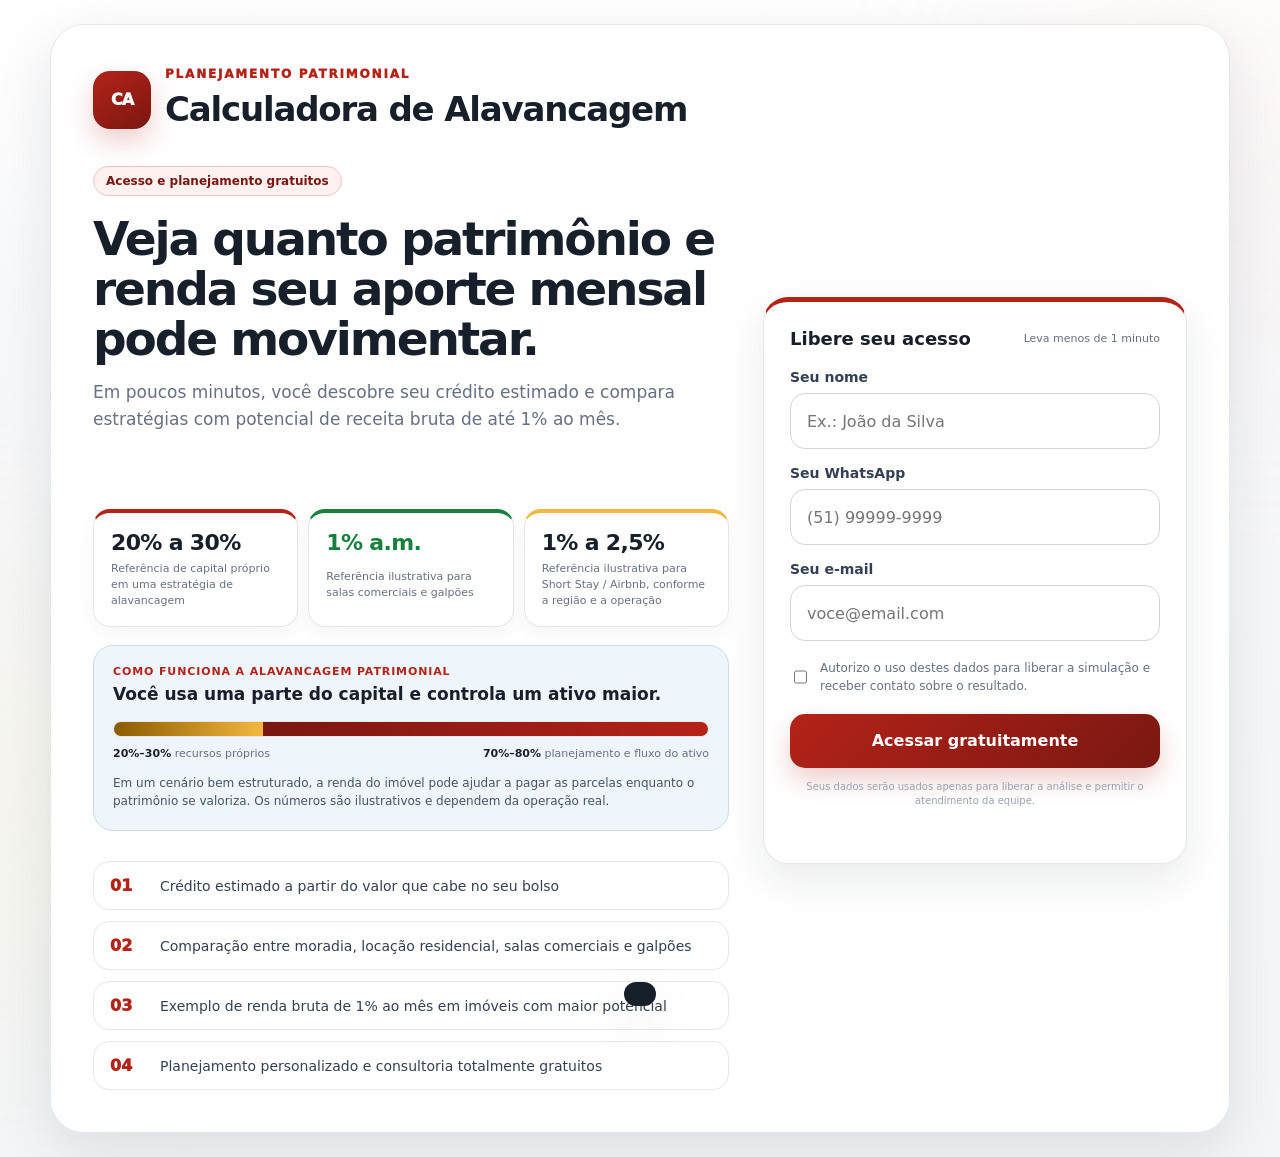
==== commit 23d70c15: "Add files via upload" ====
--- a/index.html
+++ b/index.html
@@ -10,9 +10,9 @@
   <meta name="apple-mobile-web-app-status-bar-style" content="default">
   <meta name="apple-mobile-web-app-title" content="Alavancagem">
   <title>Calculadora de Alavancagem Patrimonial</title>
-  <link rel="manifest" href="./manifest.json?v=124">
-  <link rel="apple-touch-icon" href="./icon-192.png?v=124">
-  <link rel="stylesheet" href="./estilos.css?v=124">
+  <link rel="manifest" href="./manifest.json?v=125">
+  <link rel="apple-touch-icon" href="./icon-192.png?v=125">
+  <link rel="stylesheet" href="./estilos.css?v=125">
 </head>
 <body>
   <div class="ambient ambient-one"></div>
@@ -65,8 +65,8 @@
       <div class="gate-details">
         <div class="gate-proof-grid" aria-label="O que você vai descobrir">
           <div><strong>20% a 30%</strong><span>Referência de capital próprio em uma estratégia de alavancagem</span></div>
-          <div><strong>Até 1% a.m.</strong><span>Cenário ilustrativo de receita bruta em imóveis de maior rendimento</span></div>
-          <div><strong>60 meses</strong><span>Visão de valorização e renda para entender o crescimento patrimonial</span></div>
+          <div><strong>1% a.m.</strong><span>Referência ilustrativa para salas comerciais e galpões</span></div>
+          <div><strong>1% a 2,5%</strong><span>Referência ilustrativa para Short Stay / Airbnb, conforme a região e a operação</span></div>
         </div>
 
         <div class="leverage-visual">
@@ -115,7 +115,7 @@
           <div class="hero-mini-points">
             <span>✓ Crédito estimado</span>
             <span>✓ Renda de aluguel</span>
-            <span>✓ Projeção patrimonial</span>
+            <span>✓ Short Stay / Airbnb</span>
           </div>
         </div>
 
@@ -168,7 +168,7 @@
           </article>
         </div>
         <div class="education-note">
-          <strong>Em uma estratégia bem estruturada, valorização e renda podem ampliar o potencial do capital ao longo de 60 meses.</strong>
+          <strong>Em uma estratégia bem estruturada, a renda do imóvel pode ajudar a pagar o próprio ativo enquanto você forma patrimônio.</strong>
           <p>Use os números como referência para comparar possibilidades e conversar com um especialista.</p>
         </div>
       </section>
@@ -200,11 +200,6 @@
               <strong id="resultInstallment">R$ 0,00</strong>
               <small id="resultInstallmentNote">Faixa que cabe no valor informado</small>
             </div>
-            <div class="headline-card trust-card">
-              <span>Parcela de referência após a contemplação</span>
-              <strong id="resultFullInstallment">R$ 0,00</strong>
-              <small>Depois da compra, você passa a pagar pelo próprio imóvel</small>
-            </div>
             <div class="headline-card neutral-card">
               <span>Prazo de referência</span>
               <strong id="resultTerm">220 meses</strong>
@@ -221,85 +216,44 @@
           </div>
         </article>
 
-        <article class="panel leverage-panel">
+        <article class="panel quick-actions-panel">
+          <div class="quick-actions-copy">
+            <p class="eyebrow">PRÓXIMO PASSO</p>
+            <strong>Receba um planejamento gratuito para o seu objetivo.</strong>
+          </div>
+          <div class="cta-actions">
+            <button id="advisoryBtn" class="primary-button" type="button">Receber meu planejamento gratuito</button>
+            <button id="groupBtn" class="secondary-button whatsapp" type="button">Entrar no grupo do WhatsApp</button>
+            <button id="shareBtn" class="secondary-button" type="button">Compartilhar meu resultado</button>
+          </div>
+        </article>
+
+        <article class="panel rent-potential-panel">
           <div class="section-heading">
             <div>
-              <p class="eyebrow">PROJEÇÃO EM 60 MESES</p>
-              <h2>Veja o potencial da sua estratégia em 60 meses</h2>
-              <p>Um aporte mensal pode dar acesso a um patrimônio maior, enquanto o aluguel ajuda no fluxo e o imóvel pode se valorizar.</p>
-            </div>
-          </div>
-
-          <div class="leverage-summary">
-            <div class="leverage-ratio">
-              <span>Seu capital de referência</span>
-              <strong id="leverageOwnCapital">R$ 0,00</strong>
-              <small>25% do valor do imóvel</small>
-            </div>
-            <div class="ratio-arrow">→</div>
-            <div class="leverage-ratio accent">
-              <span>Valor total do imóvel</span>
-              <strong id="leverageAsset">R$ 0,00</strong>
-              <small id="leverageMultiplier">0× o capital próprio</small>
-            </div>
-          </div>
-
-          <div class="leverage-kpis">
-            <div class="leverage-kpi success-card">
-              <span>Valor estimado do imóvel após 60 meses</span>
-              <strong id="leverageFinalProperty">R$ 0,00</strong>
-              <small>Com valorização ilustrativa de 4,82% a.a.</small>
-            </div>
-            <div class="leverage-kpi attention-card">
-              <span>Aluguéis brutos acumulados em 60 meses</span>
-              <strong id="leverageRentFiveYears">R$ 0,00</strong>
-              <small>Referência de 1% ao mês, antes de custos</small>
-            </div>
-            <div class="leverage-kpi highlighted success-card">
-              <span>Valorização + aluguéis brutos</span>
-              <strong id="leverageGenerated">R$ 0,00</strong>
-              <small id="leverageGeneratedMultiple">0× o capital próprio de referência</small>
-            </div>
-          </div>
-
-          <div class="leverage-explanation">
-            <strong>Em resumo:</strong>
-            <p>Você entra com uma parte do valor, controla um imóvel maior e pode usar a renda do inquilino para ajudar no pagamento enquanto o patrimônio se valoriza.</p>
-          </div>
-        </article>
-
-        <article class="panel rent-payment-panel">
-          <div class="section-heading">
-            <div>
-              <p class="eyebrow">O INQUILINO AJUDA NO FLUXO</p>
-              <h2>Exemplo de imóvel com renda bruta de 1% ao mês</h2>
-              <p>Salas comerciais, galpões, operações empresariais e alguns imóveis de curta temporada podem ser estudados com essa referência ilustrativa.</p>
-            </div>
-          </div>
-
-          <div class="rent-flow">
+              <p class="eyebrow">RENDA QUE AJUDA A FORMAR PATRIMÔNIO</p>
+              <h2>O imóvel pode gerar renda enquanto você constrói patrimônio</h2>
+              <p>Em salas comerciais, galpões e outras operações bem escolhidas, usamos como referência ilustrativa uma receita bruta de 1% ao mês.</p>
+            </div>
+          </div>
+
+          <div class="rent-potential-grid">
             <div class="flow-card income">
-              <span>Receita bruta estimada</span>
+              <span>Receita bruta estimada por mês</span>
               <strong id="rentReferenceMonthly">R$ 0,00/mês</strong>
-              <small>1% do valor do imóvel</small>
-            </div>
-            <div class="flow-arrow">ajuda a pagar</div>
-            <div class="flow-card payment">
-              <span>Parcela após a contemplação</span>
-              <strong id="rentFullInstallment">R$ 0,00/mês</strong>
-              <small>Crédito integral + taxa de 24,2% em 220 meses</small>
+              <small>Referência de 1% do valor do imóvel</small>
+            </div>
+            <div class="flow-card attention-card">
+              <span>Receita bruta estimada em 12 meses</span>
+              <strong id="rentReferenceAnnual">R$ 0,00/ano</strong>
+              <small>Antes de custos, vacância e impostos</small>
             </div>
           </div>
 
           <div class="rent-callout">
-            <div>
-              <span>Diferença bruta antes de despesas</span>
-              <strong id="rentDifference">R$ 0,00/mês</strong>
-            </div>
-            <p id="rentCoverageText">O aluguel bruto representa 0% da parcela de referência após a contemplação.</p>
-          </div>
-
-          <p class="fine-print">Na prática, é necessário descontar vacância, condomínio, IPTU, manutenção, impostos, seguro e administração. O aluguel não é garantido e pode não cobrir integralmente a parcela.</p>
+            <strong>O ponto principal:</strong>
+            <p>A renda do inquilino pode ajudar no pagamento do próprio imóvel enquanto você forma patrimônio.</p>
+          </div>
         </article>
 
         <article class="panel strategy-panel">
@@ -343,8 +297,8 @@
               <div class="strategy-icon">🛎️</div>
               <div class="strategy-content">
                 <span>Short Stay / Airbnb</span>
-                <strong id="shortStayRent">R$ 0,00/mês</strong>
-                <p id="shortStayRentAnnual">R$ 0,00 por ano em receita bruta ilustrativa de 1% ao mês.</p>
+                <strong id="shortStayRent">R$ 0,00 a R$ 0,00/mês</strong>
+                <p id="shortStayRentAnnual">R$ 0,00 a R$ 0,00 por ano em receita bruta ilustrativa de 1% a 2,5% ao mês, dependendo da região e da operação.</p>
               </div>
             </article>
 
@@ -389,9 +343,9 @@
               <strong id="commercialBarValue">R$ 0,00</strong>
             </div>
             <div class="income-row">
-              <div><span>Short Stay / Airbnb</span><small>1,00% ao mês</small></div>
+              <div><span>Short Stay / Airbnb</span><small>1,00% a 2,50% ao mês</small></div>
               <div class="income-track"><i id="shortStayBar"></i></div>
-              <strong id="shortStayBarValue">R$ 0,00</strong>
+              <strong id="shortStayBarValue">R$ 0,00 a R$ 0,00</strong>
             </div>
           </div>
 
@@ -411,31 +365,14 @@
               </div>
               <p>Primeiro calculamos o maior crédito que cabe no aporte informado. Depois arredondamos o crédito para baixo, em faixas de R$ 10 mil, e aplicamos a fórmula da meia parcela. Assim, o valor da parcela não fica artificialmente igual ao limite informado.</p>
               <p>Exemplo: para um crédito de R$ 300.000, metade do crédito corresponde a R$ 150.000. Dividido por 220, resulta em R$ 681,82. A taxa de 24,2% corresponde a R$ 72.600; dividida por 220, resulta em R$ 330,00. Parcela inicial: R$ 1.011,82.</p>
-              <p>Com um aporte máximo de R$ 2.000, o crédito estimado é arredondado para R$ 590.000 e a parcela inicial calculada fica em R$ 1.989,91. Após a contemplação, a referência passa a considerar 100% do crédito mais a taxa de 24,2%, divididos em 220 meses.</p>
-              <p>Os valores contratuais podem mudar com reajustes, fundo de reserva, seguro, mês da contemplação e recomposição do saldo.</p>
-              <p>A projeção de 60 meses utiliza 25% de capital próprio de referência, valorização de 4,82% ao ano e receita bruta de 1% ao mês. O valor econômico bruto soma valorização estimada e receita bruta acumulada, sem descontar despesas, parcelas, saldo devedor ou impostos.</p>
+              <p>Com um aporte máximo de R$ 2.000, o crédito estimado é arredondado para R$ 590.000 e a parcela inicial calculada fica em R$ 1.989,91.</p>
+              <p>Os valores contratuais podem mudar conforme reajustes, fundo de reserva, seguro e as condições da proposta.</p>
+              <p>Para Short Stay / Airbnb, a referência ilustrativa varia de 1% a 2,5% ao mês, dependendo da região, ocupação e qualidade da operação.</p>
               <p>As projeções de aluguel e negociação de cota são cenários comerciais ilustrativos e não representam garantia de renda, contemplação ou resultado.</p>
             </div>
           </details>
         </article>
 
-        <article class="panel cta-panel">
-          <div>
-            <p class="eyebrow">PLANEJAMENTO GRATUITO</p>
-            <h2>Agora transforme a simulação em uma estratégia feita para você.</h2>
-            <p>Nossa equipe analisa gratuitamente seu objetivo, seu aporte, seu prazo e os recursos disponíveis para montar um planejamento patrimonial personalizado.</p>
-            <div class="cta-checks">
-              <span>✓ Consultoria totalmente gratuita</span>
-              <span>✓ Planejamento baseado no seu objetivo</span>
-              <span>✓ Análise de moradia, renda ou crescimento patrimonial</span>
-            </div>
-          </div>
-          <div class="cta-actions">
-            <button id="advisoryBtn" class="primary-button" type="button">Receber meu planejamento gratuito</button>
-            <button id="groupBtn" class="secondary-button whatsapp" type="button">Entrar no grupo do WhatsApp</button>
-            <button id="shareBtn" class="secondary-button" type="button">Compartilhar meu resultado</button>
-          </div>
-        </article>
       </section>
     </main>
 
@@ -446,6 +383,6 @@
   </div>
 
   <div id="toast" class="toast" role="status"></div>
-  <script src="./app.js?v=124" defer></script>
+  <script src="./app.js?v=125" defer></script>
 </body>
 </html>
--- a/estilos.css
+++ b/estilos.css
@@ -102,7 +102,7 @@
 .result-statement{margin:18px 0;padding:25px;border-radius:21px;background:linear-gradient(145deg,var(--green-soft),#fff);border:2px solid #9ed3b2;text-align:center}
 .result-statement span,.result-statement small{display:block;color:#475467;font-weight:750}
 .result-statement strong{display:block;font-size:clamp(38px,8vw,65px);line-height:1.05;letter-spacing:-.055em;color:var(--green);margin:8px 0 4px}
-.headline-grid{display:grid;grid-template-columns:repeat(4,1fr);gap:12px}
+.headline-grid{display:grid;grid-template-columns:repeat(3,1fr);gap:12px}
 .headline-card{background:#fff;border:1px solid var(--line);border-radius:18px;padding:18px;min-height:137px;display:flex;flex-direction:column;justify-content:center;position:relative;overflow:hidden}
 .headline-card:before,.leverage-kpi:before,.strategy-card:before{content:"";position:absolute;left:0;top:0;bottom:0;width:5px;background:#d0d5dd}
 .headline-card span,.strategy-card span,.capital-notice span{color:var(--muted);font-size:13px;font-weight:800}
@@ -219,8 +219,22 @@
 .leverage-visual-labels{display:flex;justify-content:space-between;gap:18px;margin-top:10px;color:var(--muted);font-size:11px}
 .leverage-visual-labels b{color:var(--text)}
 .leverage-visual p{margin:14px 0 0;color:#475467;font-size:12px;line-height:1.55}
+
+.quick-actions-panel{display:grid;grid-template-columns:.8fr 1.2fr;align-items:center;gap:22px;padding:22px 26px;border-top:5px solid var(--red);background:linear-gradient(145deg,#fff,var(--red-soft))}
+.quick-actions-copy{display:grid;gap:3px}
+.quick-actions-copy .eyebrow{margin:0}
+.quick-actions-copy strong{font-size:20px;line-height:1.3}
+.quick-actions-panel .cta-actions{grid-template-columns:1.35fr 1fr 1fr;display:grid;gap:9px}
+.quick-actions-panel .primary-button,.quick-actions-panel .secondary-button{min-height:50px;padding:0 14px;font-size:12px}
+.rent-potential-panel{border-top:5px solid var(--green)}
+.rent-potential-grid{display:grid;grid-template-columns:1fr 1fr;gap:14px;margin-top:23px}
+.rent-potential-panel .rent-callout{grid-template-columns:auto 1fr;background:var(--green-soft);border-color:#b9e1c8}
+.rent-potential-panel .rent-callout strong{color:var(--green-dark);white-space:nowrap}
+
 @media(max-width:900px){
   .headline-grid{grid-template-columns:1fr 1fr}
+  .quick-actions-panel{grid-template-columns:1fr}
+  .quick-actions-panel .cta-actions{grid-template-columns:1fr 1fr 1fr}
   .hero-panel{grid-template-columns:1fr}
   .gate-card-expanded{grid-template-columns:1fr;grid-template-areas:"hero" "form" "details"}
   .gate-card-expanded .lead-form{position:static}
@@ -236,7 +250,7 @@
   .app-header .ghost-button{font-size:0;width:42px;padding:0}
   .app-header .ghost-button:after{content:"↻";font-size:18px}
   .panel{padding:22px;border-radius:22px}
-  .headline-grid,.strategy-grid,.cta-panel,.gate-proof-grid,.steps-grid,.leverage-kpis{grid-template-columns:1fr}
+  .headline-grid,.strategy-grid,.cta-panel,.gate-proof-grid,.steps-grid,.leverage-kpis,.rent-potential-grid{grid-template-columns:1fr}
   .leverage-kpi.highlighted{grid-column:auto}
   .income-row{grid-template-columns:1fr auto}
   .income-track{grid-column:1/-1;grid-row:2}
@@ -247,6 +261,7 @@
   .strategy-card{grid-template-columns:45px 1fr;min-height:auto}
   .capital-notice,.cost-warning,.education-note,.leverage-explanation,.rent-callout{grid-template-columns:1fr;gap:8px}
   .leverage-summary,.rent-flow{grid-template-columns:1fr}
+  .quick-actions-panel .cta-actions{grid-template-columns:1fr}
   .ratio-arrow{transform:rotate(90deg);text-align:center}
   .flow-arrow{justify-self:center}
   .leverage-visual-labels{display:grid;gap:5px}
@@ -265,7 +280,7 @@
 }
 @media print{
   body{background:#fff;color:#111}
-  .ambient,.app-header,.hero-panel,.source-panel,.cta-panel,footer{display:none!important}
+  .ambient,.app-header,.hero-panel,.source-panel,.cta-panel,.quick-actions-panel,footer{display:none!important}
   .app-shell{width:100%;padding:0}
   .panel{box-shadow:none;border:1px solid #ddd;background:#fff!important;color:#111;break-inside:avoid}
   .headline-card,.strategy-card,.result-statement,.capital-notice,.cost-warning{background:#fff!important;color:#111}
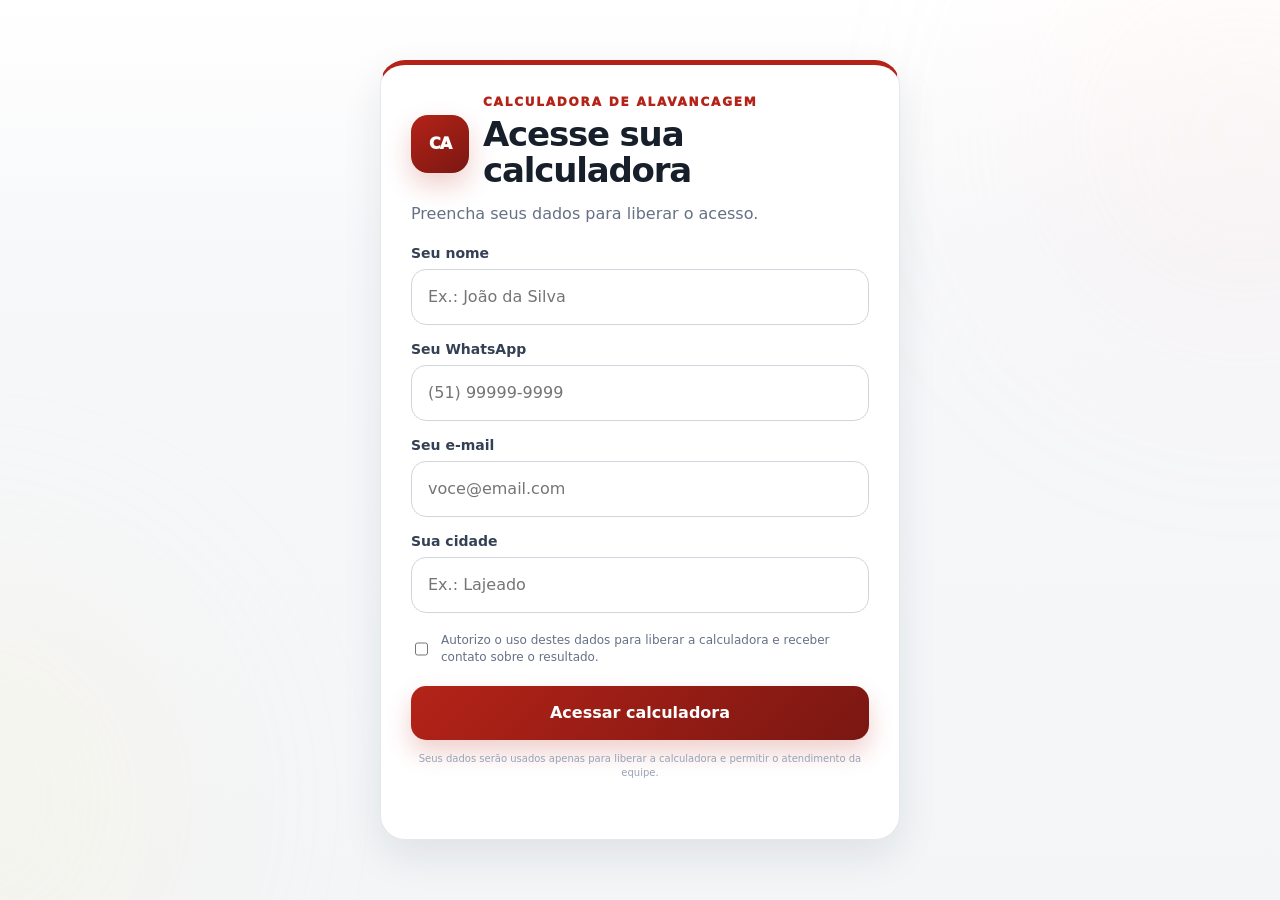
==== commit 31921241: "Add files via upload" ====
--- a/index.html
+++ b/index.html
@@ -10,37 +10,27 @@
   <meta name="apple-mobile-web-app-status-bar-style" content="default">
   <meta name="apple-mobile-web-app-title" content="Alavancagem">
   <title>Calculadora de Alavancagem Patrimonial</title>
-  <link rel="manifest" href="./manifest.json?v=125">
-  <link rel="apple-touch-icon" href="./icon-192.png?v=125">
-  <link rel="stylesheet" href="./estilos.css?v=125">
+  <link rel="manifest" href="./manifest.json?v=128">
+  <link rel="apple-touch-icon" href="./icon-192.png?v=128">
+  <link rel="stylesheet" href="./estilos.css?v=128">
 </head>
 <body>
   <div class="ambient ambient-one"></div>
   <div class="ambient ambient-two"></div>
 
   <section id="leadGate" class="gate-shell" aria-labelledby="gateTitle">
-    <div class="gate-card gate-card-expanded">
-      <div class="gate-intro gate-hero">
-        <div class="brand-row">
+    <div class="gate-card gate-card-form-only">
+      <form id="leadForm" class="lead-form lead-form-only" novalidate>
+        <div class="brand-row gate-form-brand">
           <div class="brand-mark">CA</div>
           <div>
-            <p class="eyebrow">PLANEJAMENTO PATRIMONIAL</p>
-            <h1 id="gateTitle">Calculadora de Alavancagem</h1>
-          </div>
-        </div>
-
-        <div class="gate-copy">
-          <span class="tag">Acesso e planejamento gratuitos</span>
-          <h2>Veja quanto patrimônio e renda seu aporte mensal pode movimentar.</h2>
-          <p>Em poucos minutos, você descobre seu crédito estimado e compara estratégias com potencial de receita bruta de até 1% ao mês.</p>
-        </div>
-      </div>
-
-      <form id="leadForm" class="lead-form" novalidate>
-        <div class="form-title">
-          <strong>Libere seu acesso</strong>
-          <span>Leva menos de 1 minuto</span>
-        </div>
+            <p class="eyebrow">CALCULADORA DE ALAVANCAGEM</p>
+            <h1 id="gateTitle">Acesse sua calculadora</h1>
+          </div>
+        </div>
+
+        <p class="form-intro">Preencha seus dados para liberar o acesso.</p>
+
         <div class="field">
           <label for="leadName">Seu nome</label>
           <input id="leadName" name="nome" type="text" maxlength="80" placeholder="Ex.: João da Silva" autocomplete="name" required>
@@ -53,44 +43,18 @@
           <label for="leadEmail">Seu e-mail</label>
           <input id="leadEmail" name="email" type="email" maxlength="120" placeholder="voce@email.com" autocomplete="email" required>
         </div>
+        <div class="field">
+          <label for="leadCity">Sua cidade</label>
+          <input id="leadCity" name="cidade" type="text" maxlength="80" placeholder="Ex.: Lajeado" autocomplete="address-level2" required>
+        </div>
         <label class="consent">
           <input id="leadConsent" type="checkbox" required>
-          <span>Autorizo o uso destes dados para liberar a simulação e receber contato sobre o resultado.</span>
+          <span>Autorizo o uso destes dados para liberar a calculadora e receber contato sobre o resultado.</span>
         </label>
-        <button id="leadSubmit" class="primary-button" type="submit">Acessar gratuitamente</button>
-        <p class="privacy-note">Seus dados serão usados apenas para liberar a análise e permitir o atendimento da equipe.</p>
+        <button id="leadSubmit" class="primary-button" type="submit">Acessar calculadora</button>
+        <p class="privacy-note">Seus dados serão usados apenas para liberar a calculadora e permitir o atendimento da equipe.</p>
         <p id="leadStatus" class="form-status" role="status"></p>
       </form>
-
-      <div class="gate-details">
-        <div class="gate-proof-grid" aria-label="O que você vai descobrir">
-          <div><strong>20% a 30%</strong><span>Referência de capital próprio em uma estratégia de alavancagem</span></div>
-          <div><strong>1% a.m.</strong><span>Referência ilustrativa para salas comerciais e galpões</span></div>
-          <div><strong>1% a 2,5%</strong><span>Referência ilustrativa para Short Stay / Airbnb, conforme a região e a operação</span></div>
-        </div>
-
-        <div class="leverage-visual">
-          <div class="leverage-visual-head">
-            <span>Como funciona a alavancagem patrimonial</span>
-            <strong>Você usa uma parte do capital e controla um ativo maior.</strong>
-          </div>
-          <div class="leverage-visual-track" aria-hidden="true">
-            <i class="own"></i><i class="planned"></i>
-          </div>
-          <div class="leverage-visual-labels">
-            <span><b>20%–30%</b> recursos próprios</span>
-            <span><b>70%–80%</b> planejamento e fluxo do ativo</span>
-          </div>
-          <p>Em um cenário bem estruturado, a renda do imóvel pode ajudar a pagar as parcelas enquanto o patrimônio se valoriza. Os números são ilustrativos e dependem da operação real.</p>
-        </div>
-
-        <div class="gate-benefits" aria-label="Benefícios">
-          <div><span>01</span><p>Crédito estimado a partir do valor que cabe no seu bolso</p></div>
-          <div><span>02</span><p>Comparação entre moradia, locação residencial, salas comerciais e galpões</p></div>
-          <div><span>03</span><p>Exemplo de renda bruta de 1% ao mês em imóveis com maior potencial</p></div>
-          <div><span>04</span><p>Planejamento personalizado e consultoria totalmente gratuitos</p></div>
-        </div>
-      </div>
     </div>
   </section>
 
@@ -224,7 +188,6 @@
           <div class="cta-actions">
             <button id="advisoryBtn" class="primary-button" type="button">Receber meu planejamento gratuito</button>
             <button id="groupBtn" class="secondary-button whatsapp" type="button">Entrar no grupo do WhatsApp</button>
-            <button id="shareBtn" class="secondary-button" type="button">Compartilhar meu resultado</button>
           </div>
         </article>
 
@@ -249,12 +212,7 @@
               <small>Antes de custos, vacância e impostos</small>
             </div>
           </div>
-
-          <div class="rent-callout">
-            <strong>O ponto principal:</strong>
-            <p>A renda do inquilino pode ajudar no pagamento do próprio imóvel enquanto você forma patrimônio.</p>
-          </div>
-        </article>
+</article>
 
         <article class="panel strategy-panel">
           <div class="section-heading">
@@ -372,6 +330,16 @@
             </div>
           </details>
         </article>
+        <article class="panel quick-actions-panel bottom-cta-panel">
+          <div class="quick-actions-copy">
+            <p class="eyebrow">PRÓXIMO PASSO</p>
+            <strong>Receba um planejamento gratuito para o seu objetivo.</strong>
+          </div>
+          <div class="cta-actions">
+            <button id="advisoryBtnBottom" class="primary-button" type="button">Receber meu planejamento gratuito</button>
+            <button id="groupBtnBottom" class="secondary-button whatsapp" type="button">Entrar no grupo do WhatsApp</button>
+          </div>
+        </article>
 
       </section>
     </main>
@@ -383,6 +351,6 @@
   </div>
 
   <div id="toast" class="toast" role="status"></div>
-  <script src="./app.js?v=125" defer></script>
+  <script src="./app.js?v=128" defer></script>
 </body>
 </html>
--- a/estilos.css
+++ b/estilos.css
@@ -287,3 +287,41 @@
   .eyebrow{color:#8f1d15}
   .headline-card span,.headline-card small,.strategy-card span,.strategy-card p,.section-heading p,.capital-notice span,.capital-notice p,.cost-warning p{color:#555}
 }
+
+
+.bottom-cta-panel { margin-top: 24px; }
+
+
+/* v1.2.8 — página inicial exclusiva para cadastro */
+.gate-card-form-only{
+  width:min(520px,100%);
+  display:block;
+  padding:0;
+  background:transparent;
+  border:0;
+  box-shadow:none;
+}
+.lead-form-only{
+  width:100%;
+  margin:0;
+  position:static;
+  padding:30px;
+}
+.gate-form-brand{
+  margin-bottom:12px;
+  align-items:center;
+}
+.gate-form-brand h1{
+  font-size:clamp(24px,5vw,34px);
+  line-height:1.05;
+  margin-top:4px;
+}
+.form-intro{
+  margin:0 0 22px;
+  color:var(--muted);
+}
+@media(max-width:430px){
+  .gate-card-form-only{padding:0}
+  .lead-form-only{padding:20px;border-radius:22px}
+  .gate-form-brand .brand-mark{width:44px;height:44px}
+}
